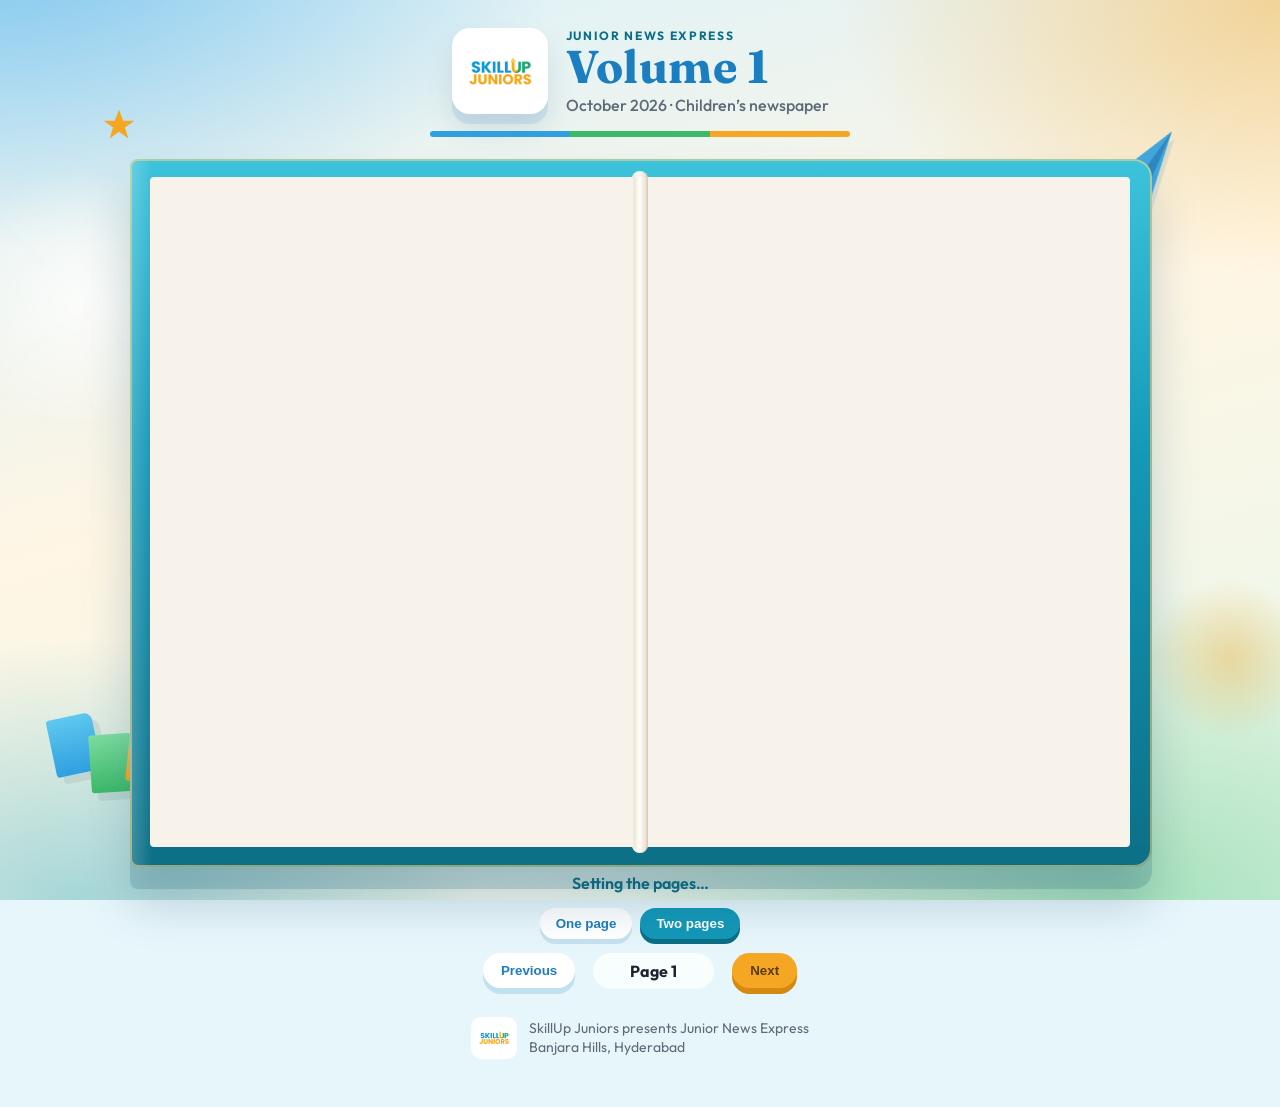
==== index.html @ 7c847d0c "Publish Junior News Express as a branded virtual book. Co-authored-by: Cursor <cursoragent@cursor.co" ====
<!DOCTYPE html>
<html lang="en">
<head>
  <meta charset="utf-8">
  <meta name="viewport" content="width=device-width, initial-scale=1">
  <meta name="theme-color" content="#1aa6c4">
  <title>Junior News Express — SkillUp Juniors</title>
  <link rel="icon" href="./brand/mark.png">
  <link rel="preconnect" href="https://fonts.googleapis.com">
  <link rel="preconnect" href="https://fonts.gstatic.com" crossorigin>
  <link href="https://fonts.googleapis.com/css2?family=Fraunces:opsz,wght@9..144,560;9..144,700&family=Outfit:wght@400;500;600;700&display=swap" rel="stylesheet">
  <link rel="stylesheet" href="./style.css">
</head>
<body>
  <div class="sky" aria-hidden="true">
    <span class="wash w1"></span>
    <span class="wash w2"></span>
    <span class="wash w3"></span>
    <span class="wash w4"></span>
    <svg class="motif plane" viewBox="0 0 80 80">
      <path d="M6 38 L74 14 L34 70 L30 46 Z" fill="#2f9fe0"/>
      <path d="M30 46 L74 14 L42 50 Z" fill="#1b7ec0"/>
      <path d="M30 46 L22 66 L34 50 Z" fill="#f5a623"/>
    </svg>
    <svg class="motif star s1" viewBox="0 0 40 40"><polygon points="20,2 25,15 38,15 27,23 31,36 20,28 9,36 13,23 2,15 15,15" fill="#f5a623"/></svg>
    <svg class="motif star s2" viewBox="0 0 40 40"><polygon points="20,2 25,15 38,15 27,23 31,36 20,28 9,36 13,23 2,15 15,15" fill="#3cba6a"/></svg>
    <svg class="motif star s3" viewBox="0 0 40 40"><polygon points="20,2 25,15 38,15 27,23 31,36 20,28 9,36 13,23 2,15 15,15" fill="#2f9fe0"/></svg>
    <span class="booklet b1"></span>
    <span class="booklet b2"></span>
    <span class="booklet b3"></span>
  </div>

  <main class="desk">
    <header class="mast">
      <a class="brand" href="https://skillupjuniors.com/" target="_blank" rel="noopener">
        <img src="./brand/mark.png" alt="SkillUp Juniors">
      </a>
      <div class="titleblock">
        <p class="eyebrow">Junior News Express</p>
        <h1>Volume 1</h1>
        <p class="sub">October 2026 · Children’s newspaper</p>
      </div>
    </header>
    <div class="stripe" aria-hidden="true"><span></span><span></span><span></span></div>

    <div class="stage">
      <div class="book" id="book" data-mode="two">
        <div class="board"></div>
        <div class="edge left" id="edge-left" aria-hidden="true"></div>
        <div class="leaves" id="leaves"></div>
        <div class="spread" id="spread">
          <div class="half left" id="half-left"><canvas id="left-page"></canvas></div>
          <div class="cylinder" aria-hidden="true"></div>
          <div class="half right" id="half-right"><canvas id="right-page"></canvas></div>
          <div class="sheet" id="sheet">
            <div class="face front" id="sheet-front-face"><canvas id="sheet-front"></canvas></div>
            <div class="face back" id="sheet-back-face"><canvas id="sheet-back"></canvas></div>
          </div>
        </div>
        <div class="edge right" id="edge-right" aria-hidden="true"></div>
        <button class="hit prev" id="hit-prev" type="button" aria-label="Previous page"></button>
        <button class="hit next" id="hit-next" type="button" aria-label="Next page"></button>
      </div>
    </div>

    <p class="status" id="status" aria-live="polite">Opening the journal…</p>
    <div class="modes" role="group" aria-label="Reading layout">
      <button class="mode" id="mode-one" type="button" aria-pressed="false">One page</button>
      <button class="mode" id="mode-two" type="button" aria-pressed="true">Two pages</button>
    </div>
    <div class="controls">
      <button class="nav" id="prev" type="button">Previous</button>
      <p class="count" id="count">Page 1</p>
      <button class="nav next" id="next" type="button">Next</button>
    </div>

    <footer class="colophon">
      <img src="./brand/mark.png" alt="">
      <p>SkillUp Juniors presents Junior News Express<br>Banjara Hills, Hyderabad</p>
    </footer>
  </main>
  <script src="./vendor/pdf.min.js"></script>
  <script src="./book.js"></script>
</body>
</html>
---- style.css ----
:root {
  --blue: #2f9fe0;
  --blue-deep: #1b7ec0;
  --green: #3cba6a;
  --gold: #f5a623;
  --teal: #1498b8;
  --teal-deep: #0c6f86;
  --paper: #f7f3ea;
  --ink: #1c2430;
  --muted: #5c6b78;
}
* { box-sizing: border-box; }
body {
  margin: 0;
  min-height: 100vh;
  color: var(--ink);
  font-family: Outfit, sans-serif;
  background: #e7f6fb;
}
.sky {
  position: fixed;
  inset: 0;
  z-index: 0;
  overflow: hidden;
  pointer-events: none;
  background:
    radial-gradient(920px 520px at 0% -8%, rgba(47, 159, 224, .55), transparent 62%),
    radial-gradient(760px 480px at 100% 0%, rgba(245, 166, 35, .42), transparent 58%),
    radial-gradient(820px 520px at 88% 100%, rgba(60, 186, 106, .38), transparent 60%),
    radial-gradient(640px 420px at 6% 100%, rgba(20, 152, 184, .34), transparent 62%),
    linear-gradient(165deg, #d9f1fb 0%, #fff6e4 46%, #e5f8ee 100%);
}
.wash {
  position: absolute;
  border-radius: 50%;
  filter: blur(2px);
}
.w1 { width: 280px; height: 280px; left: -60px; top: 18%; background: radial-gradient(circle, rgba(255,255,255,.75), transparent 68%); }
.w2 { width: 220px; height: 220px; right: 8%; top: 22%; background: radial-gradient(circle, rgba(255,255,255,.55), transparent 70%); }
.w3 { width: 340px; height: 180px; left: 28%; bottom: -40px; background: radial-gradient(circle, rgba(255,255,255,.45), transparent 70%); }
.w4 { width: 160px; height: 160px; right: -30px; bottom: 18%; background: radial-gradient(circle, rgba(245,166,35,.35), transparent 70%); }
.motif { position: absolute; }
.plane { width: 92px; top: 14%; right: 7%; transform: rotate(-18deg); opacity: .9; filter: drop-shadow(0 8px 0 rgba(27, 126, 192, .15)); }
.star { width: 28px; }
.s1 { top: 12%; left: 8%; width: 34px; }
.s2 { top: 28%; left: 16%; width: 18px; opacity: .85; }
.s3 { bottom: 16%; right: 12%; width: 26px; }
.booklet {
  position: absolute;
  width: 46px;
  height: 58px;
  border-radius: 3px 8px 8px 3px;
  box-shadow: 6px 8px 0 rgba(20, 40, 60, .08);
}
.b1 { left: 4%; bottom: 14%; background: linear-gradient(180deg, #5ec8ef, var(--blue)); transform: rotate(-12deg); }
.b2 { left: 7%; bottom: 12%; background: linear-gradient(180deg, #7ddea0, var(--green)); transform: rotate(-4deg); }
.b3 { left: 10%; bottom: 13%; background: linear-gradient(180deg, #ffd27a, var(--gold)); transform: rotate(6deg); }

.desk {
  position: relative;
  z-index: 1;
  width: min(1240px, calc(100% - 32px));
  margin: 0 auto;
  padding: 28px 0 48px;
}
.mast {
  display: flex;
  align-items: center;
  justify-content: center;
  gap: 18px;
}
.brand {
  display: grid;
  place-items: center;
  background: #fff;
  border-radius: 18px;
  padding: 8px 12px 6px;
  box-shadow: 0 10px 0 rgba(27, 126, 192, .12), 0 16px 28px rgba(20, 70, 110, .12);
}
.brand img { display: block; height: 72px; width: auto; }
.titleblock { text-align: left; }
.eyebrow {
  margin: 0;
  letter-spacing: .14em;
  text-transform: uppercase;
  font-size: 12px;
  font-weight: 700;
  color: var(--teal-deep);
}
h1 {
  margin: 2px 0 0;
  font-family: Fraunces, serif;
  font-weight: 700;
  font-size: 46px;
  letter-spacing: .01em;
  line-height: .95;
  color: var(--blue-deep);
}
.sub { margin: 6px 0 0; color: var(--muted); font-weight: 500; }
.stripe {
  display: flex;
  width: min(420px, 100%);
  height: 6px;
  margin: 16px auto 0;
  border-radius: 999px;
  overflow: hidden;
}
.stripe span { flex: 1; }
.stripe span:nth-child(1) { background: var(--blue); }
.stripe span:nth-child(2) { background: var(--green); }
.stripe span:nth-child(3) { background: var(--gold); }

.stage { margin-top: 22px; padding: 18px 28px 10px; display: flex; justify-content: center; overflow: visible; }
.book {
  position: relative;
  width: min(980px, calc(100vw - 88px));
  aspect-ratio: 1368 / 936;
  perspective: 1400px;
}
.book[data-mode="one"] {
  width: min(460px, calc(100vw - 88px));
  aspect-ratio: 684 / 936;
}
.board {
  position: absolute;
  inset: -18px -22px -20px -20px;
  border-radius: 8px 18px 18px 8px;
  background:
    linear-gradient(90deg, rgba(255,255,255,.22), transparent 22px),
    linear-gradient(180deg, #3ec3dc, var(--teal) 42%, var(--teal-deep));
  box-shadow:
    0 22px 0 rgba(12, 90, 110, .18),
    0 36px 48px rgba(20, 70, 100, .22),
    inset 0 0 0 2px rgba(255, 214, 120, .55);
}
.leaves { position: absolute; width: 0; height: 0; overflow: hidden; }
.leaf {
  position: absolute;
  inset: 0;
  transform-origin: left center;
  transform-style: preserve-3d;
  transition: transform .9s cubic-bezier(.22, .7, .2, 1);
}
.leaf.turned { transform: rotateY(-180deg); }
.side {
  position: absolute;
  inset: 0;
  backface-visibility: hidden;
  overflow: hidden;
  background: var(--paper);
  border-radius: 0 6px 6px 0;
}
.front { box-shadow: 0 10px 24px rgba(40, 24, 12, .16); }
.front::after, .back::after {
  content: "";
  position: absolute;
  inset: 0;
  pointer-events: none;
}
.front::after {
  background: linear-gradient(90deg, rgba(36, 22, 12, .22), rgba(36, 22, 12, 0) 16%);
  opacity: 0;
}
.leaf.turning .front::after { opacity: 1; }
.back {
  transform: rotateY(180deg);
  background:
    linear-gradient(270deg, rgba(36, 22, 12, .16), transparent 18%),
    repeating-linear-gradient(transparent 0 27px, rgba(80, 60, 40, .05) 28px),
    #efe4d2;
}
.back::after { background: linear-gradient(90deg, rgba(36, 22, 12, .12), transparent 24%); }
.front canvas, .half canvas, .face canvas { display: block; width: 100%; height: 100%; }
.spread {
  position: absolute;
  inset: 0;
  display: grid;
  grid-template-columns: 1fr 1fr;
  transform-style: preserve-3d;
}
.half {
  position: relative;
  overflow: hidden;
  background: var(--paper);
  transform-style: preserve-3d;
}
.half.left { border-radius: 4px 0 0 4px; }
.half.right { border-radius: 0 4px 4px 0; }
.cylinder {
  position: absolute;
  z-index: 4;
  top: -6px;
  bottom: -6px;
  left: 50%;
  width: 16px;
  transform: translateX(-50%);
  border-radius: 999px;
  pointer-events: none;
  background: linear-gradient(90deg, #e6d9c4 0%, #fffdf8 42%, #ffffff 50%, #f7f0e4 64%, #e8dcc8 100%);
  box-shadow: inset -1px 0 2px rgba(80, 55, 30, .16), inset 1px 0 2px rgba(255,255,255,.95);
}
.half.blank, .face.blank { background: #efe4d2; }
.half.blank canvas, .face.blank canvas { visibility: hidden; }
.sheet {
  position: absolute;
  top: 0;
  bottom: 0;
  left: 50%;
  width: 50%;
  transform-origin: left center;
  transform-style: preserve-3d;
  z-index: 8;
  visibility: hidden;
  pointer-events: none;
  transition: transform .9s cubic-bezier(.22, .7, .2, 1);
}
.sheet.on { visibility: visible; }
.face {
  position: absolute;
  inset: 0;
  overflow: hidden;
  backface-visibility: hidden;
  background: var(--paper);
}
.face.front { border-radius: 0 4px 4px 0; }
.face.back { transform: rotateY(180deg); border-radius: 4px 0 0 4px; }
.book[data-mode="one"] .spread { grid-template-columns: 1fr; }
.book[data-mode="one"] .half.right,
.book[data-mode="one"] .cylinder { display: none; }
.book[data-mode="one"] .half.left {
  border-radius: 3px 8px 8px 3px;
  box-shadow: 8px 14px 20px rgba(40, 22, 10, .16);
}
.book[data-mode="one"] .sheet { left: 0; width: 100%; }
.book[data-mode="two"] .hit { width: 50%; }
.edge {
  position: absolute;
  top: 3px;
  bottom: 3px;
  width: 0;
  overflow: hidden;
  background: repeating-linear-gradient(90deg, #f7f1e6 0 3px, #e3d5c0 3px 4px);
  box-shadow: 0 8px 16px rgba(40, 24, 12, .12);
  transition: width .45s ease;
}
.edge.right { left: calc(100% - 1px); border-radius: 0 4px 4px 0; }
.edge.left { right: calc(100% - 1px); border-radius: 4px 0 0 4px; transform: scaleX(-1); }
.hit {
  position: absolute;
  top: 0;
  bottom: 0;
  width: 22%;
  border: 0;
  padding: 0;
  background: transparent;
  cursor: pointer;
  z-index: 30;
}
.hit.prev { left: 0; }
.hit.next { right: 0; cursor: e-resize; }
.hit:disabled { cursor: default; }
.status, .count { text-align: center; }
.status { min-height: 1.4em; margin: 16px 0 0; color: var(--teal-deep); font-weight: 600; }
.modes { display: flex; justify-content: center; gap: 8px; margin-top: 12px; }
.mode, .nav {
  border: 0;
  font-weight: 700;
  cursor: pointer;
  border-radius: 999px;
}
.mode {
  background: #fff;
  color: var(--blue-deep);
  padding: 8px 16px;
  box-shadow: 0 5px 0 rgba(27, 126, 192, .16);
}
.mode[aria-pressed="true"] { background: var(--teal); color: #fff; box-shadow: 0 5px 0 var(--teal-deep); }
.controls { display: flex; justify-content: center; align-items: center; gap: 18px; margin-top: 14px; }
.nav {
  background: #fff;
  color: var(--blue-deep);
  padding: 10px 18px;
  box-shadow: 0 6px 0 rgba(27, 126, 192, .18);
}
.nav.next { background: var(--gold); color: #5a3b04; box-shadow: 0 6px 0 #d48912; }
.nav:disabled, .mode:disabled { opacity: .45; cursor: default; box-shadow: none; }
.count {
  margin: 0;
  min-width: 11ch;
  font-weight: 700;
  color: var(--ink);
  background: rgba(255,255,255,.72);
  border-radius: 999px;
  padding: 8px 12px;
}
.colophon {
  display: flex;
  align-items: center;
  justify-content: center;
  gap: 12px;
  margin-top: 28px;
  color: var(--muted);
  font-size: 14px;
  text-align: left;
}
.colophon img {
  height: 42px;
  width: auto;
  background: #fff;
  border-radius: 10px;
  padding: 4px 6px;
}
.colophon p { margin: 0; line-height: 1.35; }
@media (max-width: 720px) {
  .mast { flex-direction: column; text-align: center; }
  .titleblock { text-align: center; }
  h1 { font-size: 36px; }
  .brand img { height: 58px; }
  .plane, .booklet, .star { display: none; }
  .stage { padding: 12px 8px 8px; }
}
@media (prefers-reduced-motion: reduce) {
  .leaf, .edge, .sheet { transition: none; }
}
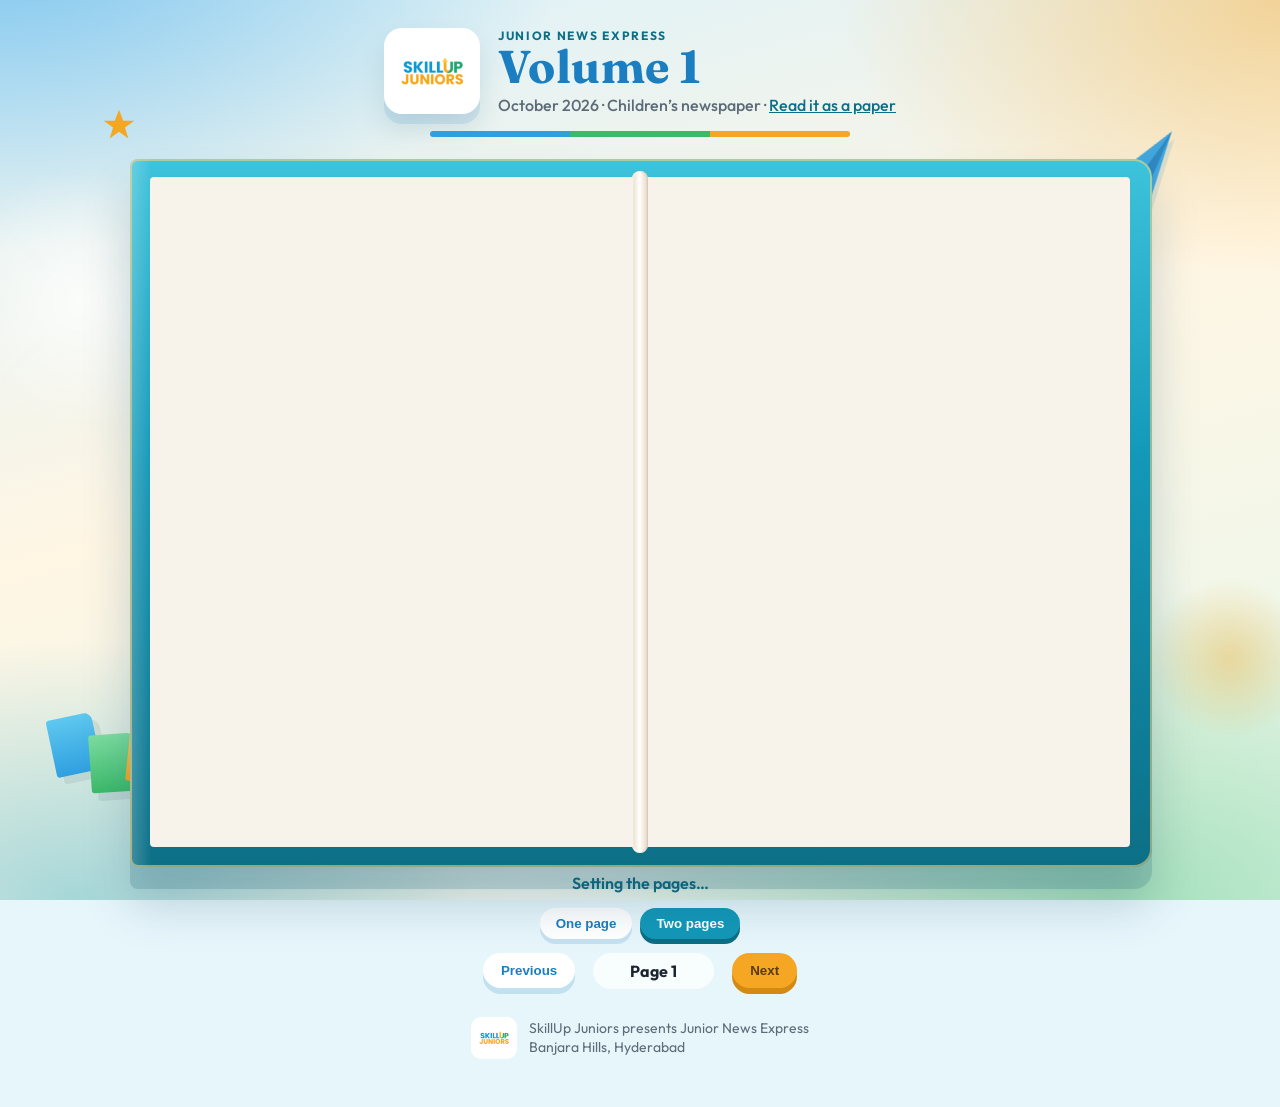
==== commit fb39953d: "Publish the typeset paper with playable puzzles. Readers can fill the puzzles, steer the maze, and r" ====
--- a/index.html
+++ b/index.html
@@ -9,7 +9,7 @@
   <link rel="preconnect" href="https://fonts.googleapis.com">
   <link rel="preconnect" href="https://fonts.gstatic.com" crossorigin>
   <link href="https://fonts.googleapis.com/css2?family=Fraunces:opsz,wght@9..144,560;9..144,700&family=Outfit:wght@400;500;600;700&display=swap" rel="stylesheet">
-  <link rel="stylesheet" href="./style.css">
+  <link rel="stylesheet" href="./style.css?v=2">
 </head>
 <body>
   <div class="sky" aria-hidden="true">
@@ -38,7 +38,7 @@
       <div class="titleblock">
         <p class="eyebrow">Junior News Express</p>
         <h1>Volume 1</h1>
-        <p class="sub">October 2026 · Children’s newspaper</p>
+        <p class="sub">October 2026 · Children’s newspaper · <a href="./paper.html">Read it as a paper</a></p>
       </div>
     </header>
     <div class="stripe" aria-hidden="true"><span></span><span></span><span></span></div>
@@ -80,6 +80,6 @@
     </footer>
   </main>
   <script src="./vendor/pdf.min.js"></script>
-  <script src="./book.js"></script>
+  <script src="./book.js?v=2"></script>
 </body>
 </html>
--- a/style.css
+++ b/style.css
@@ -97,6 +97,7 @@
   color: var(--blue-deep);
 }
 .sub { margin: 6px 0 0; color: var(--muted); font-weight: 500; }
+.sub a { color: var(--teal-deep); }
 .stripe {
   display: flex;
   width: min(420px, 100%);
@@ -241,7 +242,6 @@
   overflow: hidden;
   background: repeating-linear-gradient(90deg, #f7f1e6 0 3px, #e3d5c0 3px 4px);
   box-shadow: 0 8px 16px rgba(40, 24, 12, .12);
-  transition: width .45s ease;
 }
 .edge.right { left: calc(100% - 1px); border-radius: 0 4px 4px 0; }
 .edge.left { right: calc(100% - 1px); border-radius: 4px 0 0 4px; transform: scaleX(-1); }
@@ -320,5 +320,5 @@
   .stage { padding: 12px 8px 8px; }
 }
 @media (prefers-reduced-motion: reduce) {
-  .leaf, .edge, .sheet { transition: none; }
-}
+  .leaf, .sheet { transition: none; }
+}
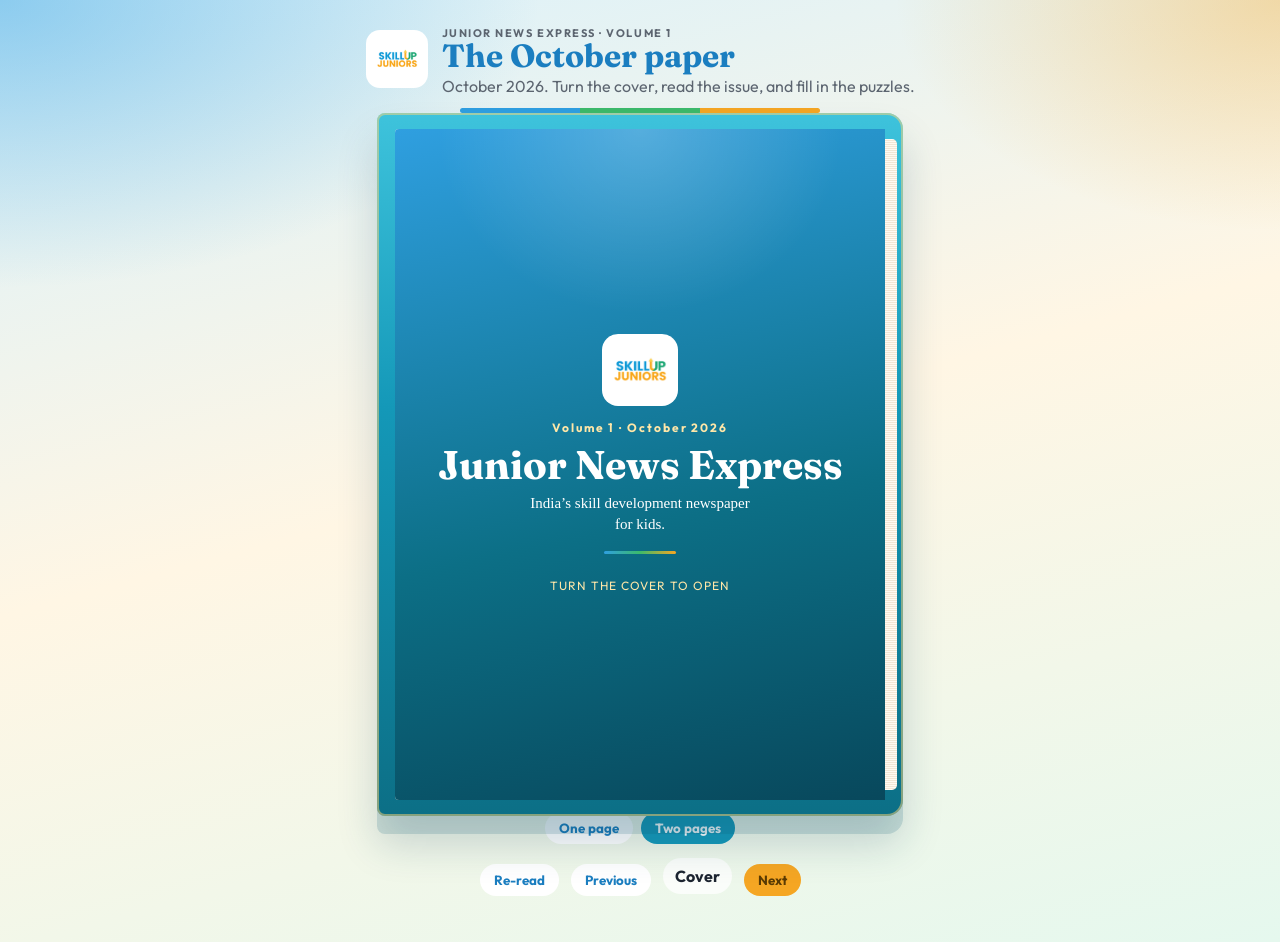
==== commit 2d2e178a: "Open the site on the typeset paper. The picture edition stays aside so the issue address shows the p" ====
--- a/index.html
+++ b/index.html
@@ -3,83 +3,1657 @@
 <head>
   <meta charset="utf-8">
   <meta name="viewport" content="width=device-width, initial-scale=1">
-  <meta name="theme-color" content="#1aa6c4">
-  <title>Junior News Express — SkillUp Juniors</title>
+  <title>Junior News Express — the paper</title>
   <link rel="icon" href="./brand/mark.png">
   <link rel="preconnect" href="https://fonts.googleapis.com">
   <link rel="preconnect" href="https://fonts.gstatic.com" crossorigin>
-  <link href="https://fonts.googleapis.com/css2?family=Fraunces:opsz,wght@9..144,560;9..144,700&family=Outfit:wght@400;500;600;700&display=swap" rel="stylesheet">
-  <link rel="stylesheet" href="./style.css?v=2">
+  <link href="https://fonts.googleapis.com/css2?family=Fraunces:ital,opsz,wght@0,9..144,620;0,9..144,700;1,9..144,620&family=Source+Serif+4:opsz,wght@8..60,460;8..60,650&family=Outfit:wght@420;560;700&display=swap" rel="stylesheet">
+  <style>
+    :root { --ink:#1c2430; --muted:#5c6570; --blue:#1b7ec0; --teal:#0c6f86; --gold:#f5a623; --line:#e4d3b8; --paper:#f7f3ea; }
+    * { box-sizing: border-box; }
+    body { margin:0; min-height:100vh; color:var(--ink); font-family:Outfit, sans-serif; -webkit-user-select:none; user-select:none; -webkit-tap-highlight-color:transparent;
+      background: radial-gradient(900px 480px at 0% 0%, rgba(47,159,224,.45), transparent 60%),
+        radial-gradient(700px 420px at 100% 0%, rgba(245,166,35,.35), transparent 55%),
+        linear-gradient(165deg, #d9f1fb, #fff6e4 48%, #e5f8ee); }
+    img { -webkit-user-drag:none; user-select:none; }
+    .desk { width:min(1180px, calc(100% - 24px)); margin:0 auto; padding:22px 0 40px; }
+    header.top { display:flex; align-items:center; justify-content:center; gap:14px; }
+    header.top img { height:58px; background:#fff; border-radius:14px; padding:6px 8px; }
+    header.top h1 { margin:0; font-family:Fraunces, serif; color:var(--blue); font-size:32px; line-height:1; }
+    header.top p { margin:4px 0 0; color:var(--muted); }
+    .stripe { display:flex; width:min(360px,100%); height:5px; margin:12px auto 0; border-radius:99px; overflow:hidden; }
+    .stripe span { flex:1; } .stripe span:nth-child(1){background:#2f9fe0} .stripe span:nth-child(2){background:#3cba6a} .stripe span:nth-child(3){background:var(--gold)}
+    .stage { margin-top:16px; display:flex; justify-content:center; }
+    .book { position:relative; width:min(980px, calc(100vw - 48px)); aspect-ratio:1368/936; perspective:1400px; }
+    .book[data-mode="one"], .book[data-closed] { width:min(490px, calc((100vw - 48px) / 2)); aspect-ratio:684/936; }
+    .board { position:absolute; inset:-16px -18px -16px; border-radius:8px 16px 16px 8px;
+      background:linear-gradient(180deg,#3ec3dc,#1498b8 42%,#0c6f86);
+      box-shadow:0 18px 0 rgba(12,90,110,.16), 0 28px 40px rgba(20,70,100,.2), inset 0 0 0 2px rgba(255,214,120,.5); }
+    .spread { position:absolute; inset:0; display:grid; grid-template-columns:1fr 1fr; }
+    .half { position:relative; overflow:hidden; background:var(--paper); }
+    .half.left { border-radius:4px 0 0 4px; } .half.right { border-radius:0 4px 4px 0; }
+    .cylinder { position:absolute; z-index:4; top:-6px; bottom:-6px; left:50%; width:16px; transform:translateX(-50%); border-radius:999px; pointer-events:none;
+      background:linear-gradient(90deg,#e6d9c4,#fff 50%,#e8dcc8); }
+    .page { height:100%; overflow:auto; padding:16px 18px 20px; font-family:"Source Serif 4", Georgia, serif; font-size:13.5px; line-height:1.38; }
+    .page.news { padding:18px 20px 22px; line-height:1.45; }
+    .page.news p { margin-bottom:9px; }
+    .page.news figure.shot img { max-height:128px; }
+    .page.bulletin .kicker { margin-top:12px; }
+    .page.bulletin figure.shot { margin-top:8px; }
+    .page.lesson { line-height:1.48; font-size:14.5px; }
+    .page.lesson p { margin-bottom:12px; }
+    .page.letters textarea { min-height:96px; margin:6px 0 14px; }
+    .page.activity textarea { min-height:78px; margin-top:6px; }
+    .page.activity p { margin-bottom:10px; }
+    .page.briefs .story { margin-bottom:12px; }
+    .page.briefs figure.shot img { max-height:112px; }
+    .page.stories .story { margin-bottom:12px; }
+    .page.history { line-height:1.42; }
+    .page.history figure.shot img.portrait { max-height:168px; }
+    .page.history p { margin-bottom:9px; }
+    .page.puzzle { padding:18px 20px 22px; }
+    .page.puzzle .q { margin-bottom:12px; padding-bottom:10px; }
+    .page.puzzle .gallery img { max-height:78px; }
+    .page.solo { text-align:center; }
+    .page.solo .folio, .page.solo .kicker, .page.solo h2, .page.solo > p { text-align:left; }
+    .clue { margin:0 0 9px; font-family:Outfit, sans-serif; font-size:12.5px; }
+    .clue input { margin-top:2px; }
+    .cipher { font-family:Outfit, sans-serif; letter-spacing:.06em; font-weight:700; background:#fff; border-radius:8px; padding:8px 10px; margin:8px 0 6px; }
+    .cipher + input { margin-bottom:12px; }
+    .choices { display:flex; flex-wrap:wrap; gap:8px 16px; justify-content:center; margin:8px 0 4px; }
+    .choices .opt { font-size:16px; padding:6px 12px; border-radius:8px; }
+    label.opt:hover, label.org:hover { background:#fff6df; border-radius:6px; }
+    input[type="text"]:focus, textarea:focus, select:focus { outline:2px solid var(--gold); background:#fff8e4; box-shadow:0 0 0 4px rgba(245,166,35,.28); }
+    .page.board-cover { padding:0; overflow:hidden; background:transparent; }
+    .cloth { height:100%; display:flex; flex-direction:column; justify-content:center; align-items:center; text-align:center; color:#fff; padding:28px 26px;
+      background: radial-gradient(90% 60% at 50% 0%, rgba(255,255,255,.2), transparent 46%), linear-gradient(168deg, #2f9fe0, #0c6f86 58%, #08485c); }
+    .cloth img { height:72px; width:auto; background:#fff; border-radius:16px; padding:6px 8px; }
+    .cloth .mark { margin:14px 0 0; font-family:Outfit, sans-serif; font-weight:700; letter-spacing:.16em; font-size:12px; color:#ffe7a8; }
+    .cloth h2 { color:#fff; font-size:40px; line-height:1.02; margin:8px 0; }
+    .cloth .deck { margin:0; max-width:16em; font-size:15px; }
+    .cloth .rule { width:72px; height:3px; margin:16px 0; border-radius:99px; background:linear-gradient(90deg,#2f9fe0,#3cba6a,#f5a623); }
+    .cloth .hint { margin:8px 0 0; font-family:Outfit, sans-serif; font-size:12px; letter-spacing:.08em; text-transform:uppercase; color:#ffe7a8; }
+    .end-word { font-family:Fraunces, serif; font-size:64px; line-height:.9; margin:0; }
+    .end-bits { margin:0; font-family:Outfit, sans-serif; letter-spacing:.12em; text-transform:uppercase; font-size:12px; color:#ffe7a8; }
+    .page h2 { font-family:Fraunces, serif; font-size:26px; line-height:1.05; margin:4px 0 8px; color:#16324a; }
+    .page.board-cover h2 { color:#fff; font-size:40px; line-height:1.02; margin:8px 0; }
+    .page.board-cover .end-word { color:#fff; font-size:64px; }
+    .page.board-cover .deck { color:#fff; }
+    .page.board-cover .mark, .page.board-cover .hint, .page.board-cover .end-bits { color:#ffe7a8; }
+    .kicker { font-family:Outfit, sans-serif; font-size:11px; letter-spacing:.14em; text-transform:uppercase; font-weight:700; color:var(--teal); margin:0; }
+    .folio { display:flex; justify-content:space-between; font-family:Outfit, sans-serif; font-size:10px; letter-spacing:.08em; text-transform:uppercase; color:#8a7560; border-bottom:1px solid var(--line); padding-bottom:6px; margin-bottom:8px; }
+    .cols { column-count:2; column-gap:14px; } .cols p, .cols li { break-inside:avoid; }
+    p { margin:0 0 8px; }
+    .fact { break-inside:avoid; background:#fff; border-left:4px solid var(--gold); padding:8px 10px; margin:8px 0; font-family:Outfit, sans-serif; font-size:12.5px; }
+    .cover { height:100%; display:flex; flex-direction:column; justify-content:space-between; background:linear-gradient(165deg,#e8f6ff,#fff 42%,#fff4d8); padding:22px; }
+    .cover h2 { font-size:42px; margin:8px 0; }
+    .cover .mark { font-family:Outfit, sans-serif; font-weight:700; color:var(--blue); letter-spacing:.12em; }
+    ul { margin:0 0 8px; padding-left:16px; }
+    label.opt { display:flex; gap:6px; align-items:flex-start; margin:3px 0; font-family:Outfit, sans-serif; font-size:12.5px; }
+    label.org { display:grid; grid-template-columns:1fr minmax(108px, 36%); gap:8px; align-items:center; margin:0; padding:5px 0; border-bottom:1px solid var(--line); font-family:Outfit, sans-serif; font-size:12.5px; }
+    input[type="text"], input:not([type]), textarea, select {
+      font-family:Fraunces, Georgia, serif; font-weight:620; font-size:17px; color:#16324a; -webkit-user-select:text; user-select:text;
+      background:#fffdf8; border:1.5px solid #e4d3b8; border-radius:8px; padding:5px 8px; width:100%;
+    }
+    textarea { min-height:72px; }
+    input::placeholder, textarea::placeholder { font-style:italic; font-weight:620; color:#b3a48e; }
+    .q { break-inside:avoid; margin:0 0 10px; padding-bottom:8px; border-bottom:1px dashed var(--line); }
+    .q b { font-family:Outfit, sans-serif; font-size:13px; }
+    table.sudoku { border-collapse:collapse; margin:8px 0; }
+    table.sudoku td { width:28px; height:28px; border:1px solid #d9c7a8; text-align:center; font-family:Outfit, sans-serif; }
+    table.sudoku td:nth-child(3n) { border-right:2px solid #8d6b3a; }
+    table.sudoku tr:nth-child(2n) td { border-bottom:2px solid #8d6b3a; }
+    table.sudoku input { width:26px; height:26px; border:0; border-radius:0; padding:0; text-align:center; font-family:Outfit, sans-serif; font-weight:700; font-size:16px; background:transparent; }
+    table.sudoku .given { font-weight:700; }
+    .play { display:flex; align-items:center; justify-content:center; gap:16px; margin:14px 0 8px; }
+    .page.maze-page { position:relative; }
+    .maze { width:280px; height:392px; border-radius:16px; background:#fffaf2; touch-action:none; outline:none; display:block; overflow:visible; box-shadow:inset 0 0 0 3px #e4d3b8, 0 10px 0 rgba(12,111,134,.08); }
+    .maze:focus { box-shadow:inset 0 0 0 3px #e4d3b8, 0 0 0 4px rgba(245,166,35,.45); }
+    .maze.won { box-shadow:inset 0 0 0 3px #f5a623, 0 0 0 8px rgba(245,166,35,.55); }
+    .confetti { position:absolute; inset:0; overflow:hidden; pointer-events:none; z-index:4; }
+    .confetti i { position:absolute; left:0; top:0; border-radius:1px; will-change:transform; box-shadow:0 1px 0 rgba(90,59,4,.16); }
+    .xword { display:grid; grid-template-columns:repeat(10, 26px); gap:1px; width:max-content; margin:8px auto; padding:3px; background:#0c6f86; border-radius:8px; }
+    .xword .blk { width:26px; height:26px; background:#0c6f86; }
+    .xword label { position:relative; display:block; width:26px; height:26px; background:#fffdf8; }
+    .xword label.on { background:#ffe7a8; }
+    .xword label.here { box-shadow:inset 0 0 0 2px var(--gold); }
+    .xword b { position:absolute; left:2px; top:1px; z-index:1; font:700 7px Outfit, sans-serif; line-height:1; color:#0c6f86; pointer-events:none; }
+    .xword input { position:absolute; inset:0; width:100%; height:100%; margin:0; padding:6px 0 0; border:0; border-radius:0; background:transparent; text-align:center; font-family:Fraunces, Georgia, serif; font-size:13px; font-weight:700; text-transform:uppercase; color:#16324a; }
+    .clues { display:grid; grid-template-columns:1fr 1fr; gap:3px 8px; margin:8px 0 4px; text-align:left; }
+    .clues button { font-family:Outfit, sans-serif; font-size:11px; line-height:1.25; text-align:left; background:transparent; color:var(--ink); border:0; border-radius:6px; padding:3px 4px; cursor:pointer; }
+    .clues button.on, .clues button:hover { background:#fff6df; }
+    .crypto-line { display:flex; flex-wrap:wrap; justify-content:center; align-items:flex-end; gap:16px 18px; margin:16px 0 8px; }
+    .word { display:inline-flex; gap:4px; }
+    .code { width:20px; display:flex; flex-direction:column; align-items:center; gap:3px; }
+    .code b { font-family:Outfit, sans-serif; font-size:13px; font-weight:700; line-height:1; color:#16324a; }
+    .code i { font-family:Fraunces, Georgia, serif; font-style:normal; font-weight:700; font-size:15px; color:#0c6f86; min-height:18px; line-height:1; width:18px; text-align:center; border-bottom:1.5px solid #e4d3b8; }
+    .key { display:grid; grid-template-columns:repeat(9, 36px); gap:10px 8px; justify-content:center; margin:12px auto 14px; width:max-content; }
+    .key label { width:36px; display:flex; flex-direction:column; align-items:center; gap:4px; font-family:Outfit, sans-serif; font-size:11px; font-weight:700; color:var(--teal); }
+    .key input { width:34px; height:34px; padding:0; text-align:center; text-transform:uppercase; font-size:18px; }
+    .pad { display:grid; grid-template-columns:repeat(3, 44px); grid-template-rows:repeat(3, 44px); gap:4px; }
+    .pad button { border:0; border-radius:10px; background:#fff; color:var(--teal); font-size:18px; cursor:pointer; box-shadow:0 0 0 1.5px #e4d3b8; }
+    .pad button:hover, .pad button:focus { background:#fff6df; outline:2px solid var(--gold); }
+    .pad [data-dir="up"] { grid-column:2; grid-row:1; }
+    .pad [data-dir="left"] { grid-column:1; grid-row:2; }
+    .pad [data-dir="right"] { grid-column:3; grid-row:2; }
+    .pad [data-dir="down"] { grid-column:2; grid-row:3; }
+    .check { font-family:Outfit, sans-serif; font-size:12px; font-weight:700; border:0; background:var(--teal); color:#fff; border-radius:99px; padding:6px 10px; cursor:pointer; }
+    .note { font-family:Outfit, sans-serif; font-size:12px; color:var(--teal); min-height:1.2em; }
+    figure.shot { margin:0 0 8px; }
+    figure.shot img { display:block; width:100%; max-height:148px; object-fit:contain; object-position:left center; border-radius:8px; }
+    figure.shot img.portrait { width:auto; max-height:180px; }
+    figure.shot figcaption { font-family:Outfit, sans-serif; font-size:11px; color:#8a7560; margin-top:3px; }
+    .gallery { display:flex; flex-wrap:wrap; gap:8px; align-items:flex-end; margin:0 0 8px; }
+    .gallery img { max-height:108px; width:auto; max-width:48%; object-fit:contain; }
+    .cover .hero { width:100%; max-height:200px; object-fit:cover; object-position:center; border-radius:8px; margin:8px 0; }
+    .organs-art { display:flex; flex-wrap:wrap; gap:6px; margin:4px 0 8px; }
+    .organs-art img { height:64px; width:auto; max-width:31%; object-fit:contain; }
+    .centerpiece { display:flex; justify-content:center; margin:4px 0 10px; }
+    .centerpiece img { max-height:220px; width:auto; max-width:100%; object-fit:contain; }
+    .story { margin:0 0 10px; padding-bottom:8px; border-bottom:1px solid var(--line); }
+    .story:last-child { border-bottom:0; padding-bottom:0; }
+    .page.puzzle table.sudoku { margin:8px auto; }
+    .page.puzzle table.sudoku td { width:40px; height:40px; font-size:18px; }
+    .page.puzzle table.sudoku input { width:38px; height:38px; font-size:18px; }
+    .page.puzzle table.sudoku { margin:22px auto 12px; }
+    img.qr { height:108px; width:auto; }
+    .sheet { position:absolute; top:0; bottom:0; left:50%; width:50%; transform-origin:left center; transform-style:preserve-3d; z-index:6; pointer-events:none; visibility:hidden; background:transparent; transition:transform .9s cubic-bezier(.22,.7,.2,1); }
+    .sheet.on { visibility:visible; }
+    .face { position:absolute; inset:0; overflow:hidden; background:var(--paper); -webkit-backface-visibility:hidden; backface-visibility:hidden; }
+    .face.front { border-radius:0 4px 4px 0; transform:translateZ(1px); }
+    .face.back { transform:rotateY(180deg) translateZ(1px); border-radius:4px 0 0 4px; }
+    .face .page { height:100%; overflow:hidden; }
+    .book[data-mode="one"] .half.right, .book[data-mode="one"] .cylinder,
+    .book[data-closed] .half.right, .book[data-closed] .cylinder { display:none; }
+    .book[data-mode="one"] .spread, .book[data-closed] .spread { grid-template-columns:1fr; }
+    .book[data-mode="one"] .sheet { left:0; width:100%; transform-origin:center center; }
+    .book[data-closed] .sheet { left:0; width:100%; }
+    .hit { display:none; }
+    .curl { position:absolute; top:0; bottom:0; width:12%; z-index:7; pointer-events:none; opacity:0; transition:opacity .15s; display:flex; align-items:center; }
+    .curl.prev { left:0; justify-content:flex-start; padding-left:10px; background:linear-gradient(90deg, rgba(245,166,35,.5), transparent); }
+    .curl.next { right:0; justify-content:flex-end; padding-right:10px; background:linear-gradient(270deg, rgba(245,166,35,.5), transparent); }
+    .curl span { font-family:Outfit, sans-serif; font-size:11px; font-weight:700; letter-spacing:.08em; text-transform:uppercase; color:#5a3b04; background:rgba(255,248,228,.92); border-radius:99px; padding:5px 8px; }
+    .book.arm-prev .curl.prev, .book.arm-next .curl.next { opacity:1; }
+    .book[data-closed="front"] .curl.next, .book[data-closed="end"] .curl.prev { width:100%; justify-content:center; padding:0; background:transparent; }
+    .book[data-closed="front"]::after, .book[data-closed="end"]::before { content:""; position:absolute; z-index:3; top:10px; bottom:10px; width:12px;
+      background:repeating-linear-gradient(#fffaf2, #fffaf2 1px, #e4d3b8 2px); }
+    .book[data-closed="front"]::after { right:-12px; border-radius:0 5px 5px 0; }
+    .book[data-closed="end"]::before { left:-12px; border-radius:5px 0 0 5px; }
+    .book.fold-end .half.left, .book.fold-end .half.right,
+    .book.fold-front .half.left, .book.fold-front .half.right,
+    .book.fold-open .half.left { background:transparent; }
+    .book.fold-end .cylinder, .book.fold-front .cylinder, .book.fold-open .cylinder { opacity:0; }
+    .book.fold-end .spread, .book.fold-end .board { animation:fold-away-right .9s cubic-bezier(.22,.7,.2,1) forwards; }
+    .book.fold-front .spread, .book.fold-front .board,
+    .book.fold-open .spread, .book.fold-open .board { animation:fold-away-left .9s cubic-bezier(.22,.7,.2,1) forwards; }
+    @keyframes fold-away-right {
+      0% { clip-path:inset(0 0 0 0); }
+      18%, 100% { clip-path:inset(0 50% 0 0); }
+    }
+    @keyframes fold-away-left {
+      0% { clip-path:inset(0 0 0 0); }
+      18%, 100% { clip-path:inset(0 0 0 50%); }
+    }
+    .bar { display:flex; justify-content:center; align-items:center; gap:12px; margin-top:14px; }
+    .bar button, .modes button { font-family:Outfit, sans-serif; font-weight:700; border:0; border-radius:99px; padding:8px 14px; cursor:pointer; background:#fff; color:var(--blue); }
+    .bar button.next { background:var(--gold); color:#5a3b04; }
+    .modes { display:flex; justify-content:center; gap:8px; margin-top:12px; }
+    .modes button[aria-pressed="true"] { background:#1498b8; color:#fff; }
+    .count { font-weight:700; background:rgba(255,255,255,.75); border-radius:99px; padding:8px 12px; }
+    a.back { color:var(--teal); font-weight:700; }
+    @media (max-width:720px) { .cols { column-count:1; } header.top { flex-direction:column; text-align:center; } }
+  </style>
 </head>
 <body>
-  <div class="sky" aria-hidden="true">
-    <span class="wash w1"></span>
-    <span class="wash w2"></span>
-    <span class="wash w3"></span>
-    <span class="wash w4"></span>
-    <svg class="motif plane" viewBox="0 0 80 80">
-      <path d="M6 38 L74 14 L34 70 L30 46 Z" fill="#2f9fe0"/>
-      <path d="M30 46 L74 14 L42 50 Z" fill="#1b7ec0"/>
-      <path d="M30 46 L22 66 L34 50 Z" fill="#f5a623"/>
-    </svg>
-    <svg class="motif star s1" viewBox="0 0 40 40"><polygon points="20,2 25,15 38,15 27,23 31,36 20,28 9,36 13,23 2,15 15,15" fill="#f5a623"/></svg>
-    <svg class="motif star s2" viewBox="0 0 40 40"><polygon points="20,2 25,15 38,15 27,23 31,36 20,28 9,36 13,23 2,15 15,15" fill="#3cba6a"/></svg>
-    <svg class="motif star s3" viewBox="0 0 40 40"><polygon points="20,2 25,15 38,15 27,23 31,36 20,28 9,36 13,23 2,15 15,15" fill="#2f9fe0"/></svg>
-    <span class="booklet b1"></span>
-    <span class="booklet b2"></span>
-    <span class="booklet b3"></span>
-  </div>
-
   <main class="desk">
-    <header class="mast">
-      <a class="brand" href="https://skillupjuniors.com/" target="_blank" rel="noopener">
-        <img src="./brand/mark.png" alt="SkillUp Juniors">
-      </a>
-      <div class="titleblock">
-        <p class="eyebrow">Junior News Express</p>
-        <h1>Volume 1</h1>
-        <p class="sub">October 2026 · Children’s newspaper · <a href="./paper.html">Read it as a paper</a></p>
+    <header class="top">
+      <img src="./brand/mark.png" alt="SkillUp Juniors">
+      <div>
+        <p class="kicker">Junior News Express · Volume 1</p>
+        <h1>The October paper</h1>
+        <p>October 2026. Turn the cover, read the issue, and fill in the puzzles.</p>
       </div>
     </header>
     <div class="stripe" aria-hidden="true"><span></span><span></span><span></span></div>
-
     <div class="stage">
-      <div class="book" id="book" data-mode="two">
+      <div class="book" id="book" data-mode="two" data-closed="front">
         <div class="board"></div>
-        <div class="edge left" id="edge-left" aria-hidden="true"></div>
-        <div class="leaves" id="leaves"></div>
-        <div class="spread" id="spread">
-          <div class="half left" id="half-left"><canvas id="left-page"></canvas></div>
+        <div class="spread">
+          <div class="half left" id="slot-left"></div>
           <div class="cylinder" aria-hidden="true"></div>
-          <div class="half right" id="half-right"><canvas id="right-page"></canvas></div>
-          <div class="sheet" id="sheet">
-            <div class="face front" id="sheet-front-face"><canvas id="sheet-front"></canvas></div>
-            <div class="face back" id="sheet-back-face"><canvas id="sheet-back"></canvas></div>
-          </div>
+          <div class="half right" id="slot-right"></div>
         </div>
-        <div class="edge right" id="edge-right" aria-hidden="true"></div>
+        <div class="sheet" id="sheet">
+          <div class="face front" id="sheet-front"></div>
+          <div class="face back" id="sheet-back"></div>
+        </div>
+        <div class="curl prev"><span>Turn</span></div>
+        <div class="curl next"><span>Open</span></div>
         <button class="hit prev" id="hit-prev" type="button" aria-label="Previous page"></button>
         <button class="hit next" id="hit-next" type="button" aria-label="Next page"></button>
       </div>
     </div>
-
-    <p class="status" id="status" aria-live="polite">Opening the journal…</p>
-    <div class="modes" role="group" aria-label="Reading layout">
-      <button class="mode" id="mode-one" type="button" aria-pressed="false">One page</button>
-      <button class="mode" id="mode-two" type="button" aria-pressed="true">Two pages</button>
+    <div class="modes">
+      <button type="button" id="mode-one" aria-pressed="false">One page</button>
+      <button type="button" id="mode-two" aria-pressed="true">Two pages</button>
     </div>
-    <div class="controls">
-      <button class="nav" id="prev" type="button">Previous</button>
-      <p class="count" id="count">Page 1</p>
-      <button class="nav next" id="next" type="button">Next</button>
+    <div class="bar">
+      <button type="button" id="reread" disabled>Re-read</button>
+      <button type="button" id="prev" disabled>Previous</button>
+      <p class="count" id="count">Cover</p>
+      <button class="next" type="button" id="next">Next</button>
     </div>
-
-    <footer class="colophon">
-      <img src="./brand/mark.png" alt="">
-      <p>SkillUp Juniors presents Junior News Express<br>Banjara Hills, Hyderabad</p>
-    </footer>
   </main>
-  <script src="./vendor/pdf.min.js"></script>
-  <script src="./book.js?v=2"></script>
+
+  <div id="boards" hidden>
+    <article class="page board-cover" id="front-cover">
+      <div class="cloth">
+        <img src="./brand/mark.png" alt="SkillUp Juniors">
+        <p class="mark">Volume 1 · October 2026</p>
+        <h2>Junior News Express</h2>
+        <p class="deck">India’s skill development newspaper for kids.</p>
+        <div class="rule"></div>
+        <p class="hint">Turn the cover to open</p>
+      </div>
+    </article>
+    <article class="page board-cover" id="end-cover">
+      <div class="cloth">
+        <p class="mark">Junior News Express</p>
+        <p class="end-word">The End</p>
+        <div class="rule"></div>
+        <p class="deck">That’s the October issue. News, puzzles, and a press that carried ideas.</p>
+        <p class="end-bits">News · Puzzles · History</p>
+      </div>
+    </article>
+  </div>
+
+  <div id="pages" hidden>
+    <article class="page cover" data-face="0">
+      <div>
+        <p class="mark">SKILLUP JUNIORS PRESENTS</p>
+        <p class="kicker">Volume 1 · October 2026</p>
+        <h2>Junior News Express</h2>
+        <p>India’s skill development newspaper for kids.</p>
+      </div>
+      <img class="hero" src="./pictures/p1/08-1129x1129.png" alt="A girl reads the paper beside a map of India, a tiger, the Taj Mahal, cricket, a train, and books.">
+      <div class="gallery">
+        <img src="./pictures/p1/03-2084x1769.png" alt="Three children ride a giant pencil.">
+        <img src="./pictures/p1/04-930x1565.png" alt="A girl in yellow overalls and an orange cap.">
+        <img src="./pictures/p1/02-377x377.png" alt="A boy sitting and reading a newspaper.">
+        <img src="./pictures/p1/05-347x730.png" alt="A cartoon student in a red tie, raising one hand.">
+      </div>
+      <p>Student Zone is on the facing page. Each puzzle has a page of its own.</p>
+    </article>
+
+    <article class="page bulletin" data-face="1">
+      <div class="folio"><span>Junior News Express</span><span>Student Zone</span></div>
+      <p class="kicker">Message to kids</p>
+      <h2>Stay curious.</h2>
+      <p>“Believe in yourself and stay curious. Ask questions, explore new ideas, learn from your mistakes, and never be afraid to try again. Every small step you take today helps you become a smarter, stronger and more confident person tomorrow.”</p>
+      <p class="kicker">Parent’s corner</p>
+      <h2>Praise the effort.</h2>
+      <p>Instead of saying “You’re so smart,” try “I’m proud of how hard you worked.” That helps a child keep a growth mindset and try again.</p>
+      <figure class="shot">
+        <img src="./pictures/p1/07-1171x659.png" alt="Our learning programs: Junior Skill Development, Junior News Express, Phonics, and Vedic Maths.">
+      </figure>
+      <figure class="shot">
+        <img src="./pictures/p1/09-1242x621.png" alt="Dasara Fest 2026, 12 to 16 October, ages 8 to 15, one hour a day. Public speaking, communication, speed calculation, junior newsroom, and financial literacy. Phone 9353387479.">
+      </figure>
+      <div class="fact">Call 9353387479 or visit skillupjuniors.com. Scan the code to join the WhatsApp community.</div>
+      <img class="qr" src="./pictures/p7/43-351x760.png" alt="SkillUp Juniors Community WhatsApp group. Scan the code to join.">
+    </article>
+
+    <article class="page news" data-face="2">
+      <div class="folio"><span>Junior News Express</span><span>News</span></div>
+      <p class="kicker">The world is asking</p>
+      <h2>Who should make the rules for AI?</h2>
+      <figure class="shot">
+        <img src="./pictures/p2/14-768x512.png" alt="Who should make the rules for AI? A child and a robot, the United Nations, medicine, farming, clean energy, and a city.">
+      </figure>
+      <div class="cols">
+        <p>Artificial intelligence is already part of ordinary life. It can help us learn, translate, find information, study science, and help doctors. Used carelessly, it can also cause harm.</p>
+        <p>In September 2026, leaders at the United Nations discussed how countries should make AI safer and fairer. The UN says AI should be safe, transparent, and accountable, with human dignity at the centre.</p>
+        <p>Many developing countries say a few powerful countries and companies should not write all the rules. They want a voice, and they want access to computers, skills, and knowledge so they are not left behind.</p>
+        <p>Think of a powerful new machine at school. You would still want rules: use it for learning, check its answers, do not bully, do not share private information, do not cheat, and ask an adult when something is unclear. AI needs safeguards of the same kind.</p>
+        <div class="fact">AI can help in health, education, farming, weather, and science. It can also spread fake pictures and stories, invade privacy, make unfair decisions, and be misused. That is why the rules matter.</div>
+      </div>
+    </article>
+
+    <article class="page puzzle" data-face="3">
+      <div class="folio"><span>Junior News Express</span><span>Puzzle · Organs</span></div>
+      <p class="kicker">Match the job</p>
+      <h2>Body organs</h2>
+      <p>These drawings are from the paper. Choose the organ that does each job. Your answers stay on this page.</p>
+      <div class="organs-art">
+        <img src="./pictures/p2/15-613x945.png" alt="A heart.">
+        <img src="./pictures/p2/16-1024x862.png" alt="A brain.">
+        <img src="./pictures/p2/17-800x822.png" alt="A bladder.">
+        <img src="./pictures/p2/18-1523x1451.png" alt="A stomach.">
+        <img src="./pictures/p2/19-811x536.png" alt="Kidneys.">
+        <img src="./pictures/p2/20-393x535.png" alt="Intestines.">
+      </div>
+      <div id="organs"></div>
+      <p class="note" id="organ-note"></p>
+      <button class="check" type="button" data-check="organs">Check organs</button>
+    </article>
+
+    <article class="page news" data-face="4">
+      <div class="folio"><span>Junior News Express</span><span>News</span></div>
+      <p class="kicker">How India plans to move clean electricity</p>
+      <h2>A green energy highway</h2>
+      <figure class="shot">
+        <img src="./pictures/p3/21-615x410.png" alt="Children, a map of India, solar panels, wind turbines, a dam, batteries, and power lines.">
+      </figure>
+      <div class="cols">
+        <p>A solar panel makes electricity when the sun is out. The electricity still has to travel to a school, a home, or a factory. That is the job of power lines.</p>
+        <p>A Green Energy Corridor is a network that carries electricity from solar power, wind power, and hydropower. Think of it as a highway for electricity.</p>
+        <p>The Union Cabinet has approved Green Energy Corridor Phase-III. It is planned to help India move up to 135 GW of renewable energy across states and Union Territories, and to be completed by 2032–33. One gigawatt is 1,000 megawatts. For a young reader, 135 GW simply means a huge amount of clean energy.</p>
+        <p>Solar panels rest at night. The project includes 50 GWh of battery storage, so extra electricity can be kept and used later, the way a water bottle holds a drink for later.</p>
+        <div class="fact">The project is costed at about ₹1.86 lakh crore. About ₹50,000 crore is planned for batteries. Clean power still has to reach homes, schools, hospitals, factories, and trains.</div>
+      </div>
+    </article>
+
+    <article class="page puzzle" data-face="5">
+      <div class="folio"><span>Junior News Express</span><span>Puzzle · Figures</span></div>
+      <p class="kicker">Look at the printed question</p>
+      <h2>Which figure comes next?</h2>
+      <div class="centerpiece">
+        <img src="./pictures/p3/22-881x447.png" alt="A figure series. Look at the shapes and choose a, b, c, or d.">
+      </div>
+      <p>The choices are drawn in the picture. Tick the letter you choose.</p>
+      <div class="choices">
+        <label class="opt"><input type="radio" name="figures" value="a"> a</label>
+        <label class="opt"><input type="radio" name="figures" value="b"> b</label>
+        <label class="opt"><input type="radio" name="figures" value="c"> c</label>
+        <label class="opt"><input type="radio" name="figures" value="d"> d</label>
+      </div>
+    </article>
+
+    <article class="page puzzle" data-face="6">
+      <div class="folio"><span>Junior News Express</span><span>Puzzle · Reasoning</span></div>
+      <p class="kicker">Logical challenge</p>
+      <h2>Think, then choose.</h2>
+      <div class="gallery">
+        <img src="./pictures/p4/28-1416x1586.png" alt="A cartoon brain with a thinking face.">
+        <img src="./pictures/p4/26-714x574.png" alt="A boy holding one slice of a pie chart.">
+      </div>
+      <div id="reasons"></div>
+      <p class="note" id="reason-note"></p>
+      <button class="check" type="button" data-check="reasons">Check reasoning</button>
+    </article>
+
+    <article class="page news" data-face="6">
+      <div class="folio"><span>Junior News Express</span><span>News</span></div>
+      <p class="kicker">India and New Zealand</p>
+      <h2>A new trade partnership</h2>
+      <figure class="shot">
+        <img src="./pictures/p4/27-768x512.png" alt="India and New Zealand: a cargo ship between the two countries, cloth, machines, food, and students shaking hands.">
+      </figure>
+      <div class="cols">
+        <p>India and New Zealand have signed a Free Trade Agreement set to come into force on 20 October 2026.</p>
+        <p>Imagine one country sending toys to another. A customs duty is an extra tax at the border. An FTA can reduce or remove some of those taxes.</p>
+        <p>Under this agreement, 100% of Indian exports are to receive zero-duty access to New Zealand. Sectors expected to benefit include textiles, leather, engineering, pharmaceuticals, agricultural products, and processed food. New Zealand has committed to facilitating US$20 billion of investment in India over 15 years. The two countries also aim to lift bilateral trade to around ₹35,000 crore over four to five years.</p>
+        <p>India has kept sensitive areas, including dairy and several farm products, protected. A trade deal is not “remove every tax on everything.”</p>
+      </div>
+      <div class="q">
+        <b>Think about it.</b>
+        <p>You make eco-friendly school bags in India and want children in New Zealand to use them. What would make selling there easier?</p>
+        <label class="opt"><input type="radio" name="fta" value="A"> A. Higher import taxes</label>
+        <label class="opt"><input type="radio" name="fta" value="B"> B. Lower or zero import duties</label>
+        <label class="opt"><input type="radio" name="fta" value="C"> C. Stopping international trade</label>
+        <label class="opt"><input type="radio" name="fta" value="D"> D. Making the bags more expensive</label>
+        <p>Why? <input type="text" name="fta-why" aria-label="Why that answer"></p>
+      </div>
+    </article>
+
+    <article class="page puzzle" data-face="8">
+      <div class="folio"><span>Junior News Express</span><span>Puzzle · Crossword</span></div>
+      <p class="kicker">Space words</p>
+      <h2>Crossword</h2>
+      <p>The words cross. A letter you know in one word fills the other. Tap a clue, then type.</p>
+      <div id="crossword"></div>
+      <p class="note" id="cross-note"></p>
+      <button class="check" type="button" data-check="crossword">Check crossword</button>
+    </article>
+
+    <article class="page puzzle solo" data-face="9">
+      <div class="folio"><span>Junior News Express</span><span>Puzzle · Sudoku</span></div>
+      <p class="kicker">Numbers 1 to 4</p>
+      <h2>Sudoku</h2>
+      <p>Each row, each column, and each 2×2 box uses 1, 2, 3, and 4 once.</p>
+      <div id="sudoku"></div>
+      <p class="note" id="sudoku-note"></p>
+      <button class="check" type="button" data-check="sudoku">Check sudoku</button>
+    </article>
+
+    <article class="page puzzle solo maze-page" data-face="10">
+      <div class="confetti" id="confetti"></div>
+      <div class="folio"><span>Junior News Express</span><span>Puzzle · Maze</span></div>
+      <p class="kicker">Find the way</p>
+      <h2>Steer the arrow</h2>
+      <p>A long ink maze. Hold an arrow key or a direction button. The arrow glides, leaves a dashed line, and it cannot cross a wall.</p>
+      <div class="play">
+        <svg class="maze" id="maze" tabindex="0" role="img" aria-label="Line maze. Hold an arrow key, swipe, or use the buttons to steer."></svg>
+        <div class="pad" id="maze-pad">
+          <button type="button" data-dir="up" aria-label="Up">▲</button>
+          <button type="button" data-dir="left" aria-label="Left">◀</button>
+          <button type="button" data-dir="right" aria-label="Right">▶</button>
+          <button type="button" data-dir="down" aria-label="Down">▼</button>
+        </div>
+      </div>
+      <p class="note" id="maze-note">The gold star is the way out.</p>
+    </article>
+
+    <article class="page news" data-face="8">
+      <div class="folio"><span>Junior News Express</span><span>News</span></div>
+      <p class="kicker">25 September 2026</p>
+      <h2>12 years of Make in India</h2>
+      <figure class="shot">
+        <img src="./pictures/p5/31-768x512.png" alt="Make in India: factories, electronics, a rocket, a train, farms, ships, and students.">
+      </figure>
+      <div class="cols">
+        <p>Make in India was launched in 2014 to encourage manufacturing, invention, investment, and new businesses. On 25 September 2026 it completed 12 years.</p>
+        <p>Making a school bag takes a design, materials, workers, machines, packing, and a shop. That process is manufacturing. The programme now covers 27 major sectors, from cars and electronics to medicines, railways, steel, and defence.</p>
+        <p>Electronics production grew from about ₹2 lakh crore in 2014–15 to around ₹13 lakh crore in 2025–26. Mobile-phone production grew from about ₹19,000 crore to around ₹6 lakh crore.</p>
+        <div class="fact">In the first four months of 2026–27, manufacturing activity grew by about 7%. If a factory made 100 units last year, it made about 107 in the same period this year.</div>
+        <p>The path the paper gives young makers is idea, design, test, make, improve.</p>
+      </div>
+    </article>
+
+    <article class="page letters" data-face="9">
+      <div class="folio"><span>Junior News Express</span><span>Your words</span></div>
+      <p class="kicker">Your words</p>
+      <h2>If I were the mayor…</h2>
+      <p>You are mayor for one day. Pick one problem: garbage, traffic near schools, too few trees, wasted water, animals that need care, older people, places that are hard for disabled people, or children without books.</p>
+      <textarea name="mayor" aria-label="If I were the mayor"></textarea>
+      <p class="kicker">If I could invent one product for India</p>
+      <textarea name="invent" placeholder="What problem does it solve? Who uses it? How is life better?"></textarea>
+    </article>
+
+    <article class="page news" data-face="10">
+      <div class="folio"><span>Junior News Express</span><span>World Tourism Day</span></div>
+      <p class="kicker">27 September · AI joins the journey</p>
+      <h2>India is full of places.</h2>
+      <figure class="shot">
+        <img src="./pictures/p6/37-768x512.png" alt="World Tourism Day: the Taj Mahal, a fort, mountains, a tiger, beaches, dancers, and children with a map.">
+      </figure>
+      <div class="cols">
+        <p>World Tourism Day celebrates travel and the people and cultures you meet. In 2026 the theme is digital technology and artificial intelligence in tourism. An AI helper might suggest a two-day trip for someone who loves animals, nature, and history. People still make the final choice, and private information stays private.</p>
+        <p>India holds the Himalayas, the beaches of Goa and Kerala, tiger reserves, the forts of Rajasthan, temples, festivals, and a different kitchen in every state.</p>
+        <div class="fact">In 2025, people made more than 4 billion tourist visits within India, and the country welcomed about 25 million foreign tourist visits. Chefs, drivers, guides, and artists earn a living from those journeys.</div>
+        <p>A smart traveller avoids plastic waste, uses a dustbin, leaves plants and animals alone, and does not damage a monument. Take memories. Leave the place clean.</p>
+      </div>
+    </article>
+
+    <article class="page lesson" data-face="11">
+      <div class="folio"><span>Junior News Express</span><span>Money smart</span></div>
+      <p class="kicker">Need or want?</p>
+      <h2>Do I really need this?</h2>
+      <figure class="shot">
+        <img src="./pictures/p6/38-1171x659.png" alt="Needs and wants. Needs: food, water, a home, clothes, medicine, school, sleep, and the bus. Wants: games, snacks, toys, gadgets, and movies.">
+      </figure>
+      <p>A need is something important for health, safety, learning, or everyday life: food, clean water, a safe home, basic clothes, medicine, school books. If your school shoes are broken, replacing them can be a need. Carrying a water bottle from home can meet a need without a new drink every day.</p>
+      <p>A want is something you would like, and can usually live without: a toy, a video game, fancy clothes, an extra snack. A strong school bag that still works makes a new character bag a want. Advertisements and friends can make a want feel urgent. Wait a day. Sometimes the feeling fades.</p>
+    </article>
+
+    <article class="page puzzle" data-face="15">
+      <div class="folio"><span>Junior News Express</span><span>Puzzle · Need or want</span></div>
+      <p class="kicker">Sort these</p>
+      <h2>Write need or want.</h2>
+      <p class="clue">Medicine when you are sick <input type="text" name="nw-1" data-answer="need"></p>
+      <p class="clue">A cooler bicycle when yours already works <input type="text" name="nw-2" data-answer="want"></p>
+      <p class="clue">Notebooks for school <input type="text" name="nw-3" data-answer="need"></p>
+      <p class="clue">A third packet of chocolates <input type="text" name="nw-4" data-answer="want"></p>
+      <p class="note" id="needs-note"></p>
+      <button class="check" type="button" data-check="needs">Check needs</button>
+    </article>
+
+    <article class="page news" data-face="12">
+      <div class="folio"><span>Junior News Express</span><span>News</span></div>
+      <p class="kicker">A safer India for everyone</p>
+      <h2>Why safety is shared</h2>
+      <figure class="shot">
+        <img src="./pictures/p7/44-768x512.png" alt="Schoolgirls on a bus, a lit pavement, a police officer, and a child walking with a parent.">
+      </figure>
+      <div class="cols">
+        <p>Imagine a city where every girl and woman can walk to school, travel, work, and play without fear. Women are almost half of India. Worry about safety can still decide where they go and which chances they take.</p>
+        <p>India has Women Help Desks, One Stop Centres, Fast Track Special Courts, Safe City projects, the Nirbhaya Fund, and the emergency number 112. A law on paper does not light a broken streetlight. Safety also needs light, reliable transport, quick help, and responsible behaviour.</p>
+        <div class="fact">Crime in India 2024, cited from the NCRB, recorded 4,41,534 cases of crimes against women. Women make up only about 10% of the police force. More women in public-facing jobs can make help easier to ask for.</div>
+        <p>Children can respect personal space, refuse to bully, speak up, ask a trusted adult, and treat girls and boys equally.</p>
+      </div>
+    </article>
+
+    <article class="page activity" data-face="13">
+      <div class="folio"><span>Junior News Express</span><span>English</span></div>
+      <p class="kicker">Vocabulary</p>
+      <h2>Say it without saying it.</h2>
+      <div class="gallery">
+        <img src="./pictures/p7/46-461x308.png" alt="A boy describes a bicycle without saying the word, and a girl tries to guess.">
+      </div>
+      <figure class="shot">
+        <img src="./pictures/p7/45-1171x659.png" alt="Ten stronger words from the paper: request, mention, assist, purchase, require, select, repair, begin, demonstrate, and consider, with a meaning and an example for each.">
+      </figure>
+      <p>Explain a word without using its name. Example: “bicycle” becomes “something you ride, with two tyres, moved by your legs.” Can a friend guess in 30 seconds?</p>
+      <p>My word <input type="text" name="say-word" aria-label="Secret word"></p>
+      <textarea name="say-clue" placeholder="Your clue, without the word"></textarea>
+    </article>
+
+    <article class="page puzzle" data-face="18">
+      <div class="folio"><span>Junior News Express</span><span>Puzzle · Cryptogram</span></div>
+      <p class="kicker">Each letter stands for another</p>
+      <h2>Cryptogram</h2>
+      <p>The dark letter is the code. The teal letter under it is yours. One code letter always means the same real letter. J = E.</p>
+      <div id="crypto-lines"></div>
+      <p class="kicker">The key</p>
+      <div class="key" id="crypto-key"></div>
+      <p class="note" id="crypto-note"></p>
+      <button class="check" type="button" data-check="crypto">Check the key</button>
+    </article>
+
+    <article class="page news" data-face="14">
+      <div class="folio"><span>Junior News Express</span><span>News</span></div>
+      <p class="kicker">Gender equality</p>
+      <h2>Equal chances</h2>
+      <figure class="shot">
+        <img src="./pictures/p8/51-768x512.png" alt="Girls and boys with the same chances: science, space, speaking at the United Nations, police work, cricket, school, and building.">
+      </figure>
+      <div class="cols">
+        <p>Gender equality means girls and boys get the same chance to learn, play, lead, and be respected. The UN Gender Snapshot 2026 says progress is real and still too slow. None of the gender-equality targets under Sustainable Development Goal 5 are on track for 2030.</p>
+        <p>In 2026, women held about 27% of seats in national parliaments, up from about 22% in 2015. That is still far from half.</p>
+        <p>Women and girls spend about 2.5 times as many hours as men and boys on unpaid cooking, cleaning, and care. Housework can belong to everyone in the house.</p>
+        <div class="fact">The same report says nearly 1 in 5 girls worldwide is married before 18. Protecting a child’s chance to learn and choose matters in every country.</div>
+        <p>A class leader for a day should not be reserved for boys or for girls. Interest can choose a future. Gender should not.</p>
+      </div>
+    </article>
+
+    <article class="page puzzle" data-face="20">
+      <div class="folio"><span>Junior News Express</span><span>Puzzle · Decisions</span></div>
+      <p class="kicker">What would you do?</p>
+      <h2>Tick one, then say why.</h2>
+      <div id="decisions"></div>
+      <textarea name="decision-why" placeholder="Pick any three situations and write why."></textarea>
+    </article>
+
+    <article class="page stories" data-face="16">
+      <div class="folio"><span>Junior News Express</span><span>Skill Zone</span></div>
+      <p class="kicker">Young achievers</p>
+      <h2>Two students, two big ideas</h2>
+      <div class="story">
+        <figure class="shot">
+          <img src="./pictures/p9/62-669x377.png" alt="Vishnupriya Pai speaking with students at Alva’s Central School.">
+        </figure>
+        <p><b>Vishnupriya Pai, 15.</b> A Class 10 student at Alva’s Central School in Moodbidri, Karnataka, visited 51 schools in 15 days, from 24 August to 11 September 2026. Her one-hour sessions on exam stress, time, and study skills reached about 4,500 students and were recognised by the Golden Book of World Records. She started learning psychology in Class 6.</p>
+      </div>
+      <div class="story">
+        <figure class="shot">
+          <img src="./pictures/p9/63-669x377.png" alt="Atharv Sood of Satya School, with a small flying machine on the table.">
+        </figure>
+        <p><b>Atharv Sood, 11.</b> A Class 6 student at Satya School, he joined Phase I of the All-India Asteroid Search Campaign 2026. He was credited with three preliminary asteroid detections with the International Astronomical Search Collaboration, on Team SPACE Scanners 1. A birthday telescope started it. The students compared sky images in Astrometrica, looking for objects that moved against the stars.</p>
+      </div>
+      <div class="fact">To publish a story, a prize, or a piece of art: skillupjuniors@gmail.com</div>
+    </article>
+
+    <article class="page briefs" data-face="22">
+      <div class="folio"><span>Junior News Express</span><span>News in brief</span></div>
+      <p class="kicker">Also this month</p>
+      <h2>From the launch pad to the sea</h2>
+      <div class="story">
+        <figure class="shot"><img src="./pictures/p9/57-542x305.png" alt="A rocket on the launch pad at Sriharikota."></figure>
+        <p><b>EOS-05.</b> On 4 September 2026, ISRO launched the Earth-observation satellite EOS-05 on GSLV-F17 from Sriharikota. It is India’s first imaging satellite in a geosynchronous orbit.</p>
+      </div>
+      <div class="story">
+        <figure class="shot"><img src="./pictures/p9/59-432x540.png" alt="India cricketers celebrating. The picture shows the India A final: 134 for 7 beat 88."></figure>
+        <p><b>Women’s Asia Cup.</b> On 13 September 2026 in Dubai, India beat Sri Lanka by 72 runs for a record eighth title. India made 183 for 5. Shafali Verma scored 68 and Smriti Mandhana 59. Sri Lanka were bowled out for 111.</p>
+      </div>
+      <div class="story">
+        <figure class="shot"><img src="./pictures/p9/58-615x410.png" alt="A globe in rising water, melting ice, and a coastal city."></figure>
+        <p><b>Rising seas.</b> The United Nations warned in September 2026 that warmer water and melting ice are lifting the sea. In 2024 the global sea level rose nearly 6 millimetres, the highest annual rise recorded. About 770 million people live on low coasts. Mumbai and Kolkata are among the cities watching the water.</p>
+      </div>
+    </article>
+
+    <article class="page briefs" data-face="23">
+      <div class="folio"><span>Junior News Express</span><span>News in brief</span></div>
+      <p class="kicker">Also this month</p>
+      <h2>Reading, and the hands that make</h2>
+      <div class="story">
+        <figure class="shot"><img src="./pictures/p9/60-461x308.png" alt="International Literacy Day, 8 September. Children reading a book that opens onto the world."></figure>
+        <p><b>Literacy Day.</b> 8 September marked 60 years of International Literacy Day. The 2026 theme was “Literacy for people, the planet and prosperity.” UNESCO says about 739 million youth and adults lacked basic literacy skills in 2024.</p>
+      </div>
+      <div class="story">
+        <figure class="shot"><img src="./pictures/p9/61-720x405.png" alt="PM Vishwakarma: artisans at work, including a potter, and a mark for three years and 30 lakh registrations."></figure>
+        <p><b>PM Vishwakarma.</b> Launched on 17 September 2023, the scheme for traditional artisans completed three years in 2026. About 30 lakh artisans have registered, about 24.5 lakh received basic training, and more than 18 lakh toolkits have gone out, across 18 trades from carpentry to toy making.</p>
+      </div>
+    </article>
+
+    <article class="page history" data-face="18">
+      <div class="folio"><span>Junior News Express</span><span>History</span></div>
+      <p class="kicker">2 October 1869 · Porbandar</p>
+      <h2>Gandhi’s journey</h2>
+      <figure class="shot">
+        <img class="portrait" src="./pictures/p10/66-643x1200.png" alt="Mahatma Gandhi standing with a walking stick.">
+      </figure>
+      <div class="cols">
+        <p>Mohandas Karamchand Gandhi became known as Mahatma Gandhi. His public life was a series of experiments with truth and non-violence.</p>
+        <p>In 1893 he went to South Africa as a lawyer. Thrown out of a first-class railway seat despite a valid ticket, he began to practise satyagraha: standing against injustice with truth, not violence. He returned to India in 1915.</p>
+        <p><b>Champaran, 1917.</b> He investigated indigo farmers in Bihar and supported them peacefully. <b>Kheda, 1918.</b> After crop failure, he supported farmers in Gujarat who asked for relief from land revenue.</p>
+        <p><b>Non-cooperation, 1920–22.</b> He asked Indians to withdraw cooperation from British institutions and foreign cloth, and to wear khadi. He stopped the movement in 1922 after violence at Chauri Chaura.</p>
+        <p><b>Salt March, 1930.</b> From 12 March he walked about 390 kilometres from Sabarmati to Dandi, and on 6 April broke the salt law. <b>Quit India, 1942.</b> His call was “Do or Die.”</p>
+      </div>
+    </article>
+
+    <article class="page history" data-face="19">
+      <div class="folio"><span>Junior News Express</span><span>History</span></div>
+      <p class="kicker">Ideas that travelled in print</p>
+      <h2>Gandhi the publisher</h2>
+      <figure class="shot">
+        <img src="./pictures/p10/67-615x410.png" alt="Gandhi’s big ideas: ahimsa, satyagraha, swadeshi, equality, simple living, and self-reliance.">
+      </figure>
+      <div class="cols">
+        <p>Gandhi knew a newspaper could carry an idea further than one speech. The Gandhi Heritage Portal records journals he owned, edited, or published.</p>
+        <p><b>Indian Opinion</b> began in South Africa in 1903 and discussed the problems of the Indian community there.</p>
+        <p><b>Young India</b> was his English weekly. His autobiography, <i>The Story of My Experiments with Truth</i>, began appearing in it in 1925.</p>
+        <p><b>Navajivan</b> was published in Gujarati and later in Hindi, on society, education, and self-reliance.</p>
+        <p><b>Harijan</b> began as a weekly on 11 February 1933. It argued against untouchability. Related papers included Harijan Bandhu and Harijan Sevak.</p>
+      </div>
+      <div class="fact">This paper is the October 2026 issue, set in type so you can read it and write in the puzzles. The picture edition is still the page-turn book.</div>
+    </article>
+  </div>
+
+  <script>
+    const pages = [...document.querySelectorAll("#pages .page")];
+    const left = document.getElementById("slot-left");
+    const right = document.getElementById("slot-right");
+    const sheetEl = document.getElementById("sheet");
+    const sheetFront = document.getElementById("sheet-front");
+    const sheetBack = document.getElementById("sheet-back");
+    const book = document.getElementById("book");
+    const countEl = document.getElementById("count");
+    const frontCover = document.getElementById("front-cover");
+    const endCover = document.getElementById("end-cover");
+    const sound = new Audio("./sounds/page-turn.mp3");
+    sound.preload = "auto";
+    let sheet = 0;
+    let busy = false;
+    let mode = "two";
+    let place = "front";
+    const total = pages.length;
+
+    const organs = [
+      ["Pumps blood around the body", "Heart"],
+      ["Helps us breathe", "Lungs"],
+      ["Control centre for speech, memory, and feelings", "Brain"],
+      ["Stores and releases urine", "Bladder"],
+      ["Digests food", "Stomach"],
+      ["Absorbs food and water", "Intestines"],
+      ["Cleans blood, makes bile, stores sugar", "Liver"],
+      ["Takes waste out of the blood and makes urine", "Kidneys"]
+    ];
+    const organNames = ["Heart", "Lungs", "Brain", "Bladder", "Stomach", "Intestines", "Liver", "Kidneys"];
+    document.getElementById("organs").innerHTML = organs.map((row, i) =>
+      `<label class="org">${row[0]}<select name="organ-${i}" data-answer="${row[1]}"><option value="">Choose</option>${organNames.map((n) => `<option>${n}</option>`).join("")}</select></label>`
+    ).join("");
+
+    const reasons = [
+      ["The letter series is b cab bc ab bca ______ bca. Which block continues the repeating pattern bcab?", ["bbca", "acba", "cabc", "cacc"], "bbca"],
+      ["Red is not the heaviest. Blue is heavier than Green. Green is heavier than Red. Which box is heaviest?", ["Red", "Blue", "Green", "Cannot be determined"], "Blue"],
+      ["A B C D E sit in a row. A is at the far left, E at the far right, B is next to A, D is next to E. Who is in the middle?", ["A", "B", "C", "D"], "C"],
+      ["Arjun likes drawing, not cricket or music. Diya loves reading. Meera does not like cricket. Which hobby must Kabir have?", ["Drawing", "Cricket", "Reading", "Music"], "Cricket"],
+      ["A mother is 24 years older than her daughter. In 6 years she will be twice as old as her daughter. How old is the daughter today?", ["6 years", "12 years", "18 years", "24 years"], "18 years"],
+      ["Red arrives before Yellow. Blue arrives after Yellow. Yellow is not first. What is the order?", ["Yellow, Red, Blue", "Red, Yellow, Blue", "Blue, Yellow, Red", "Red, Blue, Yellow"], "Red, Yellow, Blue"]
+    ];
+    document.getElementById("reasons").innerHTML = reasons.map((q, i) =>
+      `<div class="q"><b>${i + 1}.</b> ${q[0]}${q[1].map((opt) => `<label class="opt"><input type="radio" name="reason-${i}" value="${opt}"> ${opt}</label>`).join("")}</div>`
+    ).join("");
+
+    const decisions = [
+      ["Your friend forgot their lunch.", ["Give them some of yours", "Ignore them", "Make fun of them"]],
+      ["You have ₹200. You want a toy, and your school notebook is finished.", ["Buy the toy", "Buy the notebook", "Spend it all on snacks"]],
+      ["Friends want you to copy someone’s homework.", ["Copy it", "Say no and do your own", "Tell them to copy yours"]],
+      ["You see a wallet on the playground.", ["Keep the money", "Give it to a teacher", "Leave it there"]],
+      ["You have a test tomorrow, and friends invite you to play.", ["Play all evening", "Study first, then play if there is time", "Skip studying"]],
+      ["Two friends are arguing and both want you on their side.", ["Pick one immediately", "Listen to both", "Start arguing too"]],
+      ["A stranger messages you online.", ["Reply immediately", "Share personal details", "Do not reply, and tell a trusted adult"]],
+      ["Your team loses because of a mistake you made.", ["Blame a teammate", "Hide the mistake", "Admit it and learn from it"]],
+      ["You promised to help, then your own important work appears.", ["Ignore your friend", "Explain honestly and find another time", "Lie about why you cannot help"]],
+      ["Everyone in class has something, so you want it too.", ["Buy it immediately", "Ask yourself if you really need it", "Ask friends to lend you money"]]
+    ];
+    document.getElementById("decisions").innerHTML = decisions.map((row, i) =>
+      `<div class="q"><b>${i + 1}.</b> ${row[0]}${row[1].map((opt) => `<label class="opt"><input type="radio" name="decide-${i}" value="${opt}"> ${opt}</label>`).join("")}</div>`
+    ).join("");
+
+    const puzzle = [
+      [1, 0, 3, 0],
+      [0, 4, 0, 2],
+      [2, 0, 0, 1],
+      [0, 1, 2, 0]
+    ];
+    const solved = [
+      [1, 2, 3, 4],
+      [3, 4, 1, 2],
+      [2, 3, 4, 1],
+      [4, 1, 2, 3]
+    ];
+    document.getElementById("sudoku").innerHTML = "<table class='sudoku'>" + puzzle.map((row, r) =>
+      "<tr>" + row.map((n, c) => n
+        ? `<td class="given">${n}</td>`
+        : `<td><input name="sudo-${r}-${c}" inputmode="numeric" maxlength="1" data-answer="${solved[r][c]}" aria-label="Row ${r + 1} column ${c + 1}"></td>`
+      ).join("") + "</tr>"
+    ).join("") + "</table>";
+
+    const crossWords = [
+      { n: 1, dir: "across", r: 2, c: 0, a: "PULSAR", clue: "a rapidly rotating neutron star" },
+      { n: 3, dir: "down", r: 6, c: 3, a: "COMET", clue: "an icy traveler with a tail" },
+      { n: 4, dir: "across", r: 7, c: 0, a: "ATMOSPHERE", clue: "the layer of gas around a planet" },
+      { n: 5, dir: "across", r: 1, c: 3, a: "ORBIT", clue: "a path around a celestial body" },
+      { n: 6, dir: "down", r: 0, c: 4, a: "GRAVITY", clue: "the force that pulls objects together" },
+      { n: 11, dir: "across", r: 4, c: 1, a: "ECLIPSE", clue: "when one body blocks another" }
+    ];
+    const crossHost = document.getElementById("crossword");
+    const crossGrid = Array.from({ length: 11 }, () => Array(10).fill(null));
+    const crossNums = {};
+    crossWords.forEach((word) => {
+      crossNums[word.r + "," + word.c] = word.n;
+      [...word.a].forEach((ch, i) => {
+        const r = word.r + (word.dir === "down" ? i : 0);
+        const c = word.c + (word.dir === "across" ? i : 0);
+        crossGrid[r][c] = ch;
+      });
+    });
+    const crossBoard = document.createElement("div");
+    crossBoard.className = "xword";
+    const crossInputs = Array.from({ length: 11 }, () => Array(10).fill(null));
+    for (let r = 0; r < 11; r++) {
+      for (let c = 0; c < 10; c++) {
+        if (!crossGrid[r][c]) { const blk = document.createElement("div"); blk.className = "blk"; crossBoard.appendChild(blk); continue; }
+        const lab = document.createElement("label");
+        if (crossNums[r + "," + c]) { const num = document.createElement("b"); num.textContent = crossNums[r + "," + c]; lab.appendChild(num); }
+        const input = document.createElement("input");
+        input.maxLength = 1;
+        input.autocomplete = "off";
+        input.spellcheck = false;
+        input.name = "cw-" + r + "-" + c;
+        input.dataset.answer = crossGrid[r][c];
+        input.setAttribute("aria-label", "Row " + (r + 1) + " column " + (c + 1));
+        lab.appendChild(input);
+        crossBoard.appendChild(lab);
+        crossInputs[r][c] = input;
+      }
+    }
+    const clueBar = document.createElement("div");
+    clueBar.className = "clues";
+    crossWords.forEach((word, i) => {
+      const btn = document.createElement("button");
+      btn.type = "button";
+      btn.textContent = word.n + " " + word.dir + " · " + word.clue;
+      btn.addEventListener("click", () => { crossActive = i; crossAt = { r: word.r, c: word.c }; paintCross(); crossInputs[word.r][word.c].focus(); });
+      clueBar.appendChild(btn);
+    });
+    crossHost.append(crossBoard, clueBar);
+    let crossActive = 0;
+    let crossAt = { r: 2, c: 0 };
+    function wordCells(word) {
+      return [...word.a].map((_, i) => ({ r: word.r + (word.dir === "down" ? i : 0), c: word.c + (word.dir === "across" ? i : 0) }));
+    }
+    function paintCross() {
+      crossBoard.querySelectorAll("label").forEach((lab) => lab.classList.remove("on", "here"));
+      clueBar.querySelectorAll("button").forEach((btn, i) => btn.classList.toggle("on", i === crossActive));
+      wordCells(crossWords[crossActive]).forEach(({ r, c }) => {
+        const lab = crossInputs[r][c].parentElement;
+        lab.classList.add("on");
+        if (crossAt.r === r && crossAt.c === c) lab.classList.add("here");
+      });
+    }
+    function wordIndexAt(r, c, prefer) {
+      const hits = crossWords.map((word, i) => ({ word, i })).filter(({ word }) => wordCells(word).some((p) => p.r === r && p.c === c));
+      return (hits.find((hit) => hit.word.dir === prefer) || hits[0]).i;
+    }
+    function stepCross(dr, dc) {
+      let r = crossAt.r;
+      let c = crossAt.c;
+      for (let n = 0; n < 12; n++) {
+        r += dr; c += dc;
+        if (r < 0 || c < 0 || r > 10 || c > 9) return;
+        if (!crossInputs[r][c]) continue;
+        crossAt = { r, c };
+        const inside = wordCells(crossWords[crossActive]).some((p) => p.r === r && p.c === c);
+        if (!inside) crossActive = wordIndexAt(r, c, dr ? "down" : "across");
+        paintCross();
+        crossInputs[r][c].focus();
+        return;
+      }
+    }
+    crossBoard.addEventListener("focusin", (event) => {
+      const input = event.target.closest("input");
+      if (!input) return;
+      const [r, c] = input.name.slice(3).split("-").map(Number);
+      crossAt = { r, c };
+      const inside = wordCells(crossWords[crossActive]).some((p) => p.r === r && p.c === c);
+      if (!inside) crossActive = wordIndexAt(r, c, "across");
+      paintCross();
+    });
+    crossBoard.addEventListener("keydown", (event) => {
+      const step = { ArrowUp: [-1, 0], ArrowDown: [1, 0], ArrowLeft: [0, -1], ArrowRight: [0, 1] }[event.key];
+      if (step) { event.preventDefault(); event.stopPropagation(); stepCross(step[0], step[1]); return; }
+      if (/^[a-zA-Z]$/.test(event.key)) {
+        event.preventDefault();
+        event.target.value = event.key.toUpperCase();
+        saveField(event.target);
+        const cells = wordCells(crossWords[crossActive]);
+        const i = cells.findIndex((p) => p.r === crossAt.r && p.c === crossAt.c);
+        if (i >= 0 && i < cells.length - 1) {
+          crossAt = cells[i + 1];
+          paintCross();
+          crossInputs[crossAt.r][crossAt.c].focus();
+        }
+        return;
+      }
+      if (event.key === "Backspace") {
+        event.preventDefault();
+        if (event.target.value) { event.target.value = ""; saveField(event.target); return; }
+        const cells = wordCells(crossWords[crossActive]);
+        const i = cells.findIndex((p) => p.r === crossAt.r && p.c === crossAt.c);
+        if (i > 0) {
+          crossAt = cells[i - 1];
+          crossInputs[crossAt.r][crossAt.c].value = "";
+          saveField(crossInputs[crossAt.r][crossAt.c]);
+          paintCross();
+          crossInputs[crossAt.r][crossAt.c].focus();
+        }
+      }
+    });
+    paintCross();
+
+    const cipherPlain = { A: "V", B: "M", C: "D", D: "A", E: "W", F: "I", G: "H", J: "E", K: "P", M: "S", N: "T", Q: "F", S: "G", U: "N", V: "R", W: "O", X: "Y", Y: "C" };
+    const cipherSolved = ["OF TIME AND ENERGY.", "THE COSMOS IS A CANVAS PAINTED WITH THE WONDERS."];
+    const cipherLines = ["WQ NFBJ DUC JUJVSX.", "NGJ YWMBWM FM D YDUADM KDFUNJC EFNG NGJ EWUCJVM"];
+    const cipherHost = document.getElementById("crypto-lines");
+    cipherLines.forEach((line) => {
+      const row = document.createElement("div");
+      row.className = "crypto-line";
+      line.split(" ").forEach((part) => {
+        const word = document.createElement("span");
+        word.className = "word";
+        [...part].forEach((ch) => {
+          const slot = document.createElement("span");
+          slot.className = "code";
+          if (/[A-Z]/.test(ch)) slot.innerHTML = "<b>" + ch + "</b><i data-code='" + ch + "'></i>";
+          else slot.innerHTML = "<b>" + ch + "</b><i></i>";
+          word.appendChild(slot);
+        });
+        row.appendChild(word);
+      });
+      cipherHost.appendChild(row);
+    });
+    const keyHost = document.getElementById("crypto-key");
+    Object.keys(cipherPlain).forEach((ch) => {
+      const lab = document.createElement("label");
+      lab.append(ch);
+      const input = document.createElement("input");
+      input.type = "text";
+      input.maxLength = 1;
+      input.autocomplete = "off";
+      input.spellcheck = false;
+      input.name = "crypto-" + ch;
+      input.dataset.answer = cipherPlain[ch];
+      input.setAttribute("aria-label", "Code letter " + ch);
+      if (ch === "J") { input.value = "E"; input.readOnly = true; }
+      lab.appendChild(input);
+      keyHost.appendChild(lab);
+    });
+    function paintCrypto() {
+      document.querySelectorAll("[data-code]").forEach((node) => {
+        const input = document.querySelector("input[name='crypto-" + node.dataset.code + "']");
+        node.textContent = input && input.value ? input.value.toUpperCase() : "";
+      });
+    }
+
+    const COLS = 15, ROWS = 21, CELL = 16, RADIUS = 6;
+    function mazeRand(seed) {
+      let a = seed;
+      return () => {
+        a |= 0; a = a + 0x6D2B79F5 | 0;
+        let t = Math.imul(a ^ a >>> 15, 1 | a);
+        t = t + Math.imul(t ^ t >>> 7, 61 | t) ^ t;
+        return ((t ^ t >>> 14) >>> 0) / 4294967296;
+      };
+    }
+    const rand = mazeRand(48271);
+    const hWall = Array.from({ length: ROWS + 1 }, () => Array(COLS).fill(true));
+    const vWall = Array.from({ length: ROWS }, () => Array(COLS + 1).fill(true));
+    const seen = Array.from({ length: ROWS }, () => Array(COLS).fill(false));
+    (function carve(r, c) {
+      seen[r][c] = true;
+      const dirs = [[-1, 0], [1, 0], [0, -1], [0, 1]];
+      for (let i = dirs.length - 1; i > 0; i--) { const j = Math.floor(rand() * (i + 1)); [dirs[i], dirs[j]] = [dirs[j], dirs[i]]; }
+      dirs.forEach(([dr, dc]) => {
+        const nr = r + dr, nc = c + dc;
+        if (nr < 0 || nc < 0 || nr >= ROWS || nc >= COLS || seen[nr][nc]) return;
+        if (dr === -1) hWall[r][c] = false;
+        if (dr === 1) hWall[r + 1][c] = false;
+        if (dc === -1) vWall[r][c] = false;
+        if (dc === 1) vWall[r][nc] = false;
+        carve(nr, nc);
+      });
+    })(0, 0);
+    const maze = document.getElementById("maze");
+    const mazeNote = document.getElementById("maze-note");
+    const svgNS = "http://www.w3.org/2000/svg";
+    maze.setAttribute("viewBox", "0 0 " + (COLS * CELL) + " " + (ROWS * CELL));
+    function svg(name, attrs) {
+      const node = document.createElementNS(svgNS, name);
+      Object.entries(attrs).forEach(([k, v]) => node.setAttribute(k, v));
+      return node;
+    }
+    const defs = svg("defs", {});
+    const glow = svg("filter", { id: "star-glow", x: "-80%", y: "-80%", width: "260%", height: "260%" });
+    glow.appendChild(svg("feGaussianBlur", { stdDeviation: "3.4", result: "blur" }));
+    const merge = svg("feMerge", {});
+    merge.appendChild(svg("feMergeNode", { in: "blur" }));
+    merge.appendChild(svg("feMergeNode", { in: "SourceGraphic" }));
+    glow.appendChild(merge);
+    defs.appendChild(glow);
+    maze.appendChild(defs);
+    maze.appendChild(svg("rect", { x: "1", y: "1", width: COLS * CELL - 2, height: ROWS * CELL - 2, fill: "#fff6e4", stroke: "#e7d3a8", "stroke-width": "2" }));
+    hWall.forEach((row, r) => row.forEach((closed, c) => {
+      if (closed) maze.appendChild(svg("line", { x1: c * CELL, y1: r * CELL, x2: (c + 1) * CELL, y2: r * CELL, stroke: "#5c3a1e", "stroke-width": "2.7", "stroke-linecap": "round" }));
+    }));
+    vWall.forEach((row, r) => row.forEach((closed, c) => {
+      if (closed) maze.appendChild(svg("line", { x1: c * CELL, y1: r * CELL, x2: c * CELL, y2: (r + 1) * CELL, stroke: "#5c3a1e", "stroke-width": "2.7", "stroke-linecap": "round" }));
+    }));
+    const goal = { x: (COLS - 0.5) * CELL, y: (ROWS - 0.5) * CELL };
+    function starPoints(cx, cy, outer, inner) {
+      return Array.from({ length: 10 }, (_, i) => {
+        const rad = i % 2 ? inner : outer;
+        const ang = -Math.PI / 2 + i * Math.PI / 5;
+        return (cx + Math.cos(ang) * rad).toFixed(1) + "," + (cy + Math.sin(ang) * rad).toFixed(1);
+      }).join(" ");
+    }
+    const halo = svg("circle", { class: "halo", cx: goal.x, cy: goal.y, r: "13", fill: "#ffe7a8", opacity: "0" });
+    const star = svg("polygon", { class: "star", fill: "#f5a623", stroke: "#fffaf2", "stroke-width": "0.7", points: starPoints(goal.x, goal.y, 8, 3.2) });
+    maze.appendChild(halo);
+    maze.appendChild(star);
+    maze.appendChild(svg("circle", { cx: CELL / 2, cy: CELL / 2, r: "2.2", fill: "#1498b8" }));
+    const trail = svg("polyline", { fill: "none", stroke: "#1498b8", "stroke-width": "1.8", "stroke-dasharray": "2.2 1.7", "stroke-linecap": "round", "stroke-linejoin": "round", points: "" });
+    maze.appendChild(trail);
+    const arrow = svg("polygon", { fill: "#1b7ec0", stroke: "#08485c", "stroke-width": "0.6", points: "0,-4.2 3.1,3.2 -3.1,3.2" });
+    maze.appendChild(arrow);
+    const trailPts = [];
+    function markTrail() {
+      const last = trailPts[trailPts.length - 1];
+      if (last && Math.hypot(ax - last[0], ay - last[1]) < 2.2) return;
+      trailPts.push([ax, ay]);
+      trail.setAttribute("points", trailPts.map((p) => p[0].toFixed(1) + "," + p[1].toFixed(1)).join(" "));
+    }
+    let ax = CELL / 2, ay = CELL / 2, aim = 90, held = null, sticky = false, won = false, savedAt = 0, bumped = 0;
+    let audioCtx = null;
+    function ensureAudio() {
+      if (!audioCtx) audioCtx = new AudioContext();
+      if (audioCtx.state === "suspended") audioCtx.resume();
+      return audioCtx;
+    }
+    function noiseBurst(dur, fromFreq, toFreq, volume, q) {
+      try {
+        const ctx = ensureAudio();
+        const length = Math.max(1, Math.floor(ctx.sampleRate * dur));
+        const buffer = ctx.createBuffer(1, length, ctx.sampleRate);
+        const data = buffer.getChannelData(0);
+        for (let i = 0; i < length; i++) data[i] = Math.random() * 2 - 1;
+        const src = ctx.createBufferSource();
+        src.buffer = buffer;
+        const filter = ctx.createBiquadFilter();
+        filter.type = "bandpass";
+        filter.Q.value = q;
+        const now = ctx.currentTime;
+        filter.frequency.setValueAtTime(fromFreq, now);
+        filter.frequency.exponentialRampToValueAtTime(Math.max(70, toFreq), now + dur);
+        const gain = ctx.createGain();
+        gain.gain.setValueAtTime(0.0001, now);
+        gain.gain.exponentialRampToValueAtTime(volume, now + Math.min(0.045, dur * 0.3));
+        gain.gain.exponentialRampToValueAtTime(0.0001, now + dur);
+        src.connect(filter);
+        filter.connect(gain);
+        gain.connect(ctx.destination);
+        src.start();
+        src.stop(now + dur + 0.02);
+      } catch (e) {}
+    }
+    function whoosh() { noiseBurst(0.32, 280, 1680, 0.085, 0.55); }
+    function glideWhoosh() { noiseBurst(0.16, 620, 980, 0.028, 0.85); }
+    function bump() { noiseBurst(0.08, 220, 80, 0.05, 0.45); }
+    function fanfare() {
+      whoosh();
+      try {
+        const ctx = ensureAudio();
+        [523, 659, 784, 1046].forEach((freq, i) => {
+          const osc = ctx.createOscillator();
+          const gain = ctx.createGain();
+          const when = ctx.currentTime + i * 0.09;
+          osc.type = "triangle";
+          osc.frequency.value = freq;
+          gain.gain.setValueAtTime(0.0001, when);
+          gain.gain.exponentialRampToValueAtTime(0.05, when + 0.02);
+          gain.gain.exponentialRampToValueAtTime(0.0001, when + 0.22);
+          osc.connect(gain);
+          gain.connect(ctx.destination);
+          osc.start(when);
+          osc.stop(when + 0.24);
+        });
+      } catch (e) {}
+    }
+    let celebrated = false;
+    function celebrate() {
+      if (celebrated) return;
+      celebrated = true;
+      maze.classList.add("won");
+      halo.setAttribute("opacity", "0.95");
+      star.setAttribute("filter", "url(#star-glow)");
+      fanfare();
+      const box = document.getElementById("confetti");
+      box.replaceChildren();
+      const w = box.clientWidth || 450;
+      const h = box.clientHeight || 640;
+      const colors = ["#2f9fe0", "#3cba6a", "#f5a623", "#fff6e4", "#1498b8", "#ffe7a8", "#fff"];
+      const bits = [];
+      for (let i = 0; i < 58; i++) {
+        const bit = document.createElement("i");
+        const wide = 6 + Math.random() * 8;
+        const tall = 9 + Math.random() * 11;
+        bit.style.width = wide + "px";
+        bit.style.height = tall + "px";
+        bit.style.background = colors[i % colors.length];
+        if (Math.random() < 0.22) bit.style.borderRadius = "50%";
+        box.appendChild(bit);
+        const ang = -Math.PI / 2 + (Math.random() - 0.5) * 1.7;
+        const speed = 260 + Math.random() * 380;
+        bits.push({
+          el: bit,
+          x: w * (0.16 + Math.random() * 0.68),
+          y: h * (0.5 + Math.random() * 0.16),
+          vx: Math.cos(ang) * speed,
+          vy: Math.sin(ang) * speed,
+          rot: Math.random() * 360,
+          vr: (Math.random() - 0.5) * 640,
+          g: 460 + Math.random() * 220
+        });
+      }
+      let prev = 0;
+      function fall(now) {
+        const dt = Math.min(0.034, prev ? (now - prev) / 1000 : 0.016);
+        prev = now;
+        let alive = false;
+        bits.forEach((p) => {
+          p.vy += p.g * dt;
+          p.vx *= Math.exp(-0.6 * dt);
+          p.x += p.vx * dt;
+          p.y += p.vy * dt;
+          p.rot += p.vr * dt;
+          const fade = p.y > h - 24 ? Math.max(0, (h + 16 - p.y) / 48) : 1;
+          p.el.style.transform = "translate(" + p.x.toFixed(1) + "px," + p.y.toFixed(1) + "px) rotate(" + p.rot.toFixed(1) + "deg)";
+          p.el.style.opacity = String(fade);
+          if (p.y < h + 24) alive = true;
+        });
+        if (alive) requestAnimationFrame(fall);
+        else box.replaceChildren();
+      }
+      requestAnimationFrame(fall);
+    }
+    function blockH(r, fromX, toX) {
+      const dir = Math.sign(toX - fromX);
+      if (!dir) return fromX;
+      let x = fromX, guard = 0;
+      while (guard++ < 50) {
+        const c = Math.max(0, Math.min(COLS - 1, Math.floor(x / CELL)));
+        if (dir > 0) {
+          const wallAt = (c + 1) * CELL;
+          if (vWall[r][c + 1]) return Math.min(toX, wallAt - RADIUS);
+          if (toX <= wallAt) return toX;
+          x = wallAt + 0.01;
+        } else {
+          const wallAt = c * CELL;
+          if (vWall[r][c]) return Math.max(toX, wallAt + RADIUS);
+          if (toX >= wallAt) return toX;
+          x = wallAt - 0.01;
+        }
+      }
+      return toX;
+    }
+    function blockV(c, fromY, toY) {
+      const dir = Math.sign(toY - fromY);
+      if (!dir) return fromY;
+      let y = fromY, guard = 0;
+      while (guard++ < 50) {
+        const r = Math.max(0, Math.min(ROWS - 1, Math.floor(y / CELL)));
+        if (dir > 0) {
+          const wallAt = (r + 1) * CELL;
+          if (hWall[r + 1][c]) return Math.min(toY, wallAt - RADIUS);
+          if (toY <= wallAt) return toY;
+          y = wallAt + 0.01;
+        } else {
+          const wallAt = r * CELL;
+          if (hWall[r][c]) return Math.max(toY, wallAt + RADIUS);
+          if (toY >= wallAt) return toY;
+          y = wallAt - 0.01;
+        }
+      }
+      return toY;
+    }
+    let mazeLive = false;
+    function drawArrow() {
+      arrow.setAttribute("transform", "translate(" + ax.toFixed(2) + " " + ay.toFixed(2) + ") rotate(" + aim + ")");
+      const arrived = Math.hypot(ax - goal.x, ay - goal.y) < CELL * 0.42;
+      if (arrived && !won) {
+        won = true;
+        held = null;
+        maze.classList.add("won");
+        halo.setAttribute("opacity", "0.95");
+        star.setAttribute("filter", "url(#star-glow)");
+        maze.appendChild(halo);
+        maze.appendChild(star);
+        if (mazeLive) celebrate();
+      }
+      mazeNote.textContent = won ? "The star is glowing." : "The gold star is the way out.";
+    }
+    function saveGlide() { localStorage.setItem("jne:maze-route", ax.toFixed(1) + "," + ay.toFixed(1) + "," + aim); }
+    const savedGlide = localStorage.getItem("jne:maze-route");
+    if (savedGlide) {
+      const [sx, sy, sa] = savedGlide.split(",").map(Number);
+      const c = Math.floor(sx / CELL), r = Math.floor(sy / CELL);
+      const inside = r >= 0 && c >= 0 && r < ROWS && c < COLS
+        && !(hWall[r][c] && sy < r * CELL + RADIUS)
+        && !(hWall[r + 1][c] && sy > (r + 1) * CELL - RADIUS)
+        && !(vWall[r][c] && sx < c * CELL + RADIUS)
+        && !(vWall[r][c + 1] && sx > (c + 1) * CELL - RADIUS);
+      if (inside) { ax = sx; ay = sy; aim = sa; }
+    }
+    drawArrow();
+    mazeLive = true;
+    const glide = { up: [0, -1], down: [0, 1], left: [-1, 0], right: [1, 0] };
+    let lastTick = 0;
+    function glideFrame(now) {
+      const dt = Math.min(0.032, lastTick ? (now - lastTick) / 1000 : 0);
+      lastTick = now;
+      if (held && !won) {
+        const [dx, dy] = glide[held];
+        const speed = 118 * dt;
+        const r = Math.max(0, Math.min(ROWS - 1, Math.floor(ay / CELL)));
+        const c = Math.max(0, Math.min(COLS - 1, Math.floor(ax / CELL)));
+        const beforeX = ax, beforeY = ay;
+        if (dx) ax = blockH(r, ax, ax + dx * speed);
+        if (dy) ay = blockV(c, ay, ay + dy * speed);
+        const moved = Math.hypot(ax - beforeX, ay - beforeY);
+        if (speed > 1 && moved < 0.35 && now - bumped > 360) { bump(); bumped = now; }
+        else if (moved > 0.6 && now - bumped > 420) { glideWhoosh(); bumped = now; }
+        if (moved > 0.4) markTrail();
+        aim = dx === 1 ? 90 : dx === -1 ? -90 : dy === 1 ? 180 : 0;
+        drawArrow();
+        if (now - savedAt > 400) { saveGlide(); savedAt = now; }
+      }
+      requestAnimationFrame(glideFrame);
+    }
+    requestAnimationFrame(glideFrame);
+    function steer(dir, keep) {
+      if (won) return;
+      if (held !== dir) whoosh();
+      sticky = keep;
+      held = dir;
+      if (!keep) maze.focus();
+    }
+    const pad = document.getElementById("maze-pad");
+    pad.addEventListener("pointerdown", (event) => {
+      const btn = event.target.closest("[data-dir]");
+      if (!btn) return;
+      event.preventDefault();
+      steer(btn.dataset.dir, false);
+      btn.setPointerCapture(event.pointerId);
+    });
+    pad.addEventListener("pointerup", () => { if (!sticky) held = null; saveGlide(); });
+    pad.addEventListener("pointercancel", () => { if (!sticky) held = null; });
+    const arrowKeys = { ArrowUp: "up", ArrowDown: "down", ArrowLeft: "left", ArrowRight: "right" };
+    function mazeOnPage() {
+      return !!(maze.closest("#slot-left") || maze.closest("#slot-right"));
+    }
+    function onArrowKey(event, down) {
+      const dir = arrowKeys[event.key];
+      if (!dir) return;
+      if (event.target.closest && event.target.closest("input, textarea, select")) return;
+      if (!mazeOnPage()) return;
+      event.preventDefault();
+      if (down) steer(dir, false);
+      else if (dir === held && !sticky) { held = null; saveGlide(); }
+    }
+    document.addEventListener("keydown", (event) => onArrowKey(event, true));
+    document.addEventListener("keyup", (event) => onArrowKey(event, false));
+    let swipe = null;
+    maze.addEventListener("pointerdown", (event) => { maze.focus(); swipe = { x: event.clientX, y: event.clientY }; });
+    maze.addEventListener("pointerup", (event) => {
+      if (!swipe) return;
+      const dx = event.clientX - swipe.x, dy = event.clientY - swipe.y;
+      swipe = null;
+      if (Math.hypot(dx, dy) < 16) { sticky = false; held = null; saveGlide(); return; }
+      steer(Math.abs(dx) > Math.abs(dy) ? (dx > 0 ? "right" : "left") : (dy > 0 ? "down" : "up"), true);
+    });
+
+    function saveField(el) {
+      if (!el.name) return;
+      if (el.type === "radio") {
+        if (el.checked) localStorage.setItem("jne:" + el.name, el.value);
+      } else localStorage.setItem("jne:" + el.name, el.value);
+    }
+    document.addEventListener("input", (e) => {
+      const el = e.target;
+      if (el.closest && el.closest(".xword")) {
+        el.value = el.value.replace(/[^a-z]/gi, "").slice(-1).toUpperCase();
+        saveField(el);
+        return;
+      }
+      if (el.name && el.name.startsWith("crypto-") && el.name !== "crypto-J") {
+        el.value = el.value.replace(/[^a-z]/gi, "").slice(-1).toUpperCase();
+        saveField(el);
+        paintCrypto();
+        return;
+      }
+      saveField(el);
+    });
+    document.addEventListener("change", (e) => saveField(e.target));
+    document.querySelectorAll("input, textarea, select").forEach((el) => {
+      if (el.readOnly) return;
+      const saved = localStorage.getItem("jne:" + el.name);
+      if (saved == null) return;
+      if (el.type === "radio") el.checked = el.value === saved;
+      else el.value = saved;
+    });
+    paintCrypto();
+
+    function playTurn() {
+      try { sound.currentTime = 0; const p = sound.play(); if (p) p.catch(() => {}); } catch (e) {}
+    }
+    function cloneLeaf(page) {
+      const copy = page.cloneNode(true);
+      copy.querySelectorAll("[id]").forEach((el) => el.removeAttribute("id"));
+      const from = [...page.querySelectorAll("input, textarea, select")];
+      const to = [...copy.querySelectorAll("input, textarea, select")];
+      from.forEach((el, i) => {
+        const dest = to[i];
+        if (!dest) return;
+        if (el.type === "radio" || el.type === "checkbox") dest.checked = el.checked;
+        else dest.value = el.value;
+      });
+      return copy;
+    }
+    function putClone(slot, page) {
+      if (!page) { slot.replaceChildren(); return; }
+      const copy = cloneLeaf(page);
+      slot.replaceChildren(copy);
+      copy.scrollTop = page.scrollTop;
+    }
+    function hideSheet() {
+      sheetEl.classList.remove("on");
+      sheetEl.style.transition = "none";
+      sheetEl.style.transform = "";
+      sheetFront.replaceChildren();
+      sheetBack.replaceChildren();
+    }
+    function paintChrome() {
+      const onCover = place === "front";
+      const onEnd = place === "end";
+      document.getElementById("prev").disabled = onCover || busy;
+      document.getElementById("next").disabled = onEnd || busy;
+      document.getElementById("reread").disabled = onCover || busy;
+      document.querySelector(".curl.next span").textContent = onCover ? "Open" : "Turn";
+      document.querySelector(".curl.prev span").textContent = onEnd ? "Back" : "Turn";
+      if (onCover) countEl.textContent = "Cover";
+      else if (onEnd) countEl.textContent = "The End";
+      else if (mode === "two") {
+        const first = sheet * 2 + 1;
+        const second = Math.min(total, first + 1);
+        countEl.textContent = "Pages " + first + "–" + second + " of " + total;
+      } else countEl.textContent = "Page " + (sheet + 1) + " of " + total;
+    }
+    function paint() {
+      book.classList.remove("fold-end", "fold-front", "fold-open");
+      if (place === "front") {
+        book.dataset.closed = "front";
+        left.replaceChildren(frontCover);
+        right.replaceChildren();
+      } else if (place === "end") {
+        book.dataset.closed = "end";
+        left.replaceChildren(endCover);
+        right.replaceChildren();
+      } else {
+        book.removeAttribute("data-closed");
+        const a = mode === "two" ? sheet * 2 : sheet;
+        left.replaceChildren(pages[a]);
+        if (mode === "two" && pages[a + 1]) right.replaceChildren(pages[a + 1]);
+        else right.replaceChildren();
+      }
+      hideSheet();
+      busy = false;
+      paintChrome();
+    }
+    function flip(from, to, done) {
+      let settled = false;
+      const finish = () => {
+        if (settled) return;
+        settled = true;
+        sheetEl.removeEventListener("transitionend", onEnd);
+        done();
+      };
+      const onEnd = (event) => {
+        if (event.propertyName !== "transform") return;
+        finish();
+      };
+      sheetEl.classList.add("on");
+      sheetEl.style.transition = "none";
+      sheetEl.style.transform = from;
+      if (matchMedia("(prefers-reduced-motion: reduce)").matches) { finish(); return; }
+      void sheetEl.offsetWidth;
+      sheetEl.style.transition = "";
+      sheetEl.style.transform = to;
+      sheetEl.addEventListener("transitionend", onEnd);
+      setTimeout(finish, 1100);
+    }
+    function settleTwo(next) {
+      sheet = next;
+      const a = sheet * 2;
+      left.replaceChildren(pages[a]);
+      if (pages[a + 1]) right.replaceChildren(pages[a + 1]);
+      else right.replaceChildren();
+      hideSheet();
+      busy = false;
+      paintChrome();
+    }
+    function settleOne(next) {
+      sheet = next;
+      left.replaceChildren(pages[sheet]);
+      right.replaceChildren();
+      hideSheet();
+      busy = false;
+      paintChrome();
+    }
+    function turnTwo(dir) {
+      const next = sheet + dir;
+      const spreadCount = Math.ceil(total / 2);
+      if (next < 0 || next >= spreadCount) return;
+      const curL = pages[sheet * 2];
+      const curR = pages[sheet * 2 + 1];
+      const nextL = pages[next * 2];
+      const nextR = pages[next * 2 + 1];
+      busy = true;
+      paintChrome();
+      playTurn();
+      if (dir > 0) {
+        putClone(sheetFront, curR);
+        putClone(sheetBack, nextL);
+        left.replaceChildren(curL);
+        if (nextR) right.replaceChildren(nextR); else right.replaceChildren();
+        flip("rotateY(0deg)", "rotateY(-180deg)", () => settleTwo(next));
+      } else {
+        putClone(sheetFront, nextR);
+        putClone(sheetBack, curL);
+        left.replaceChildren(nextL);
+        if (curR) right.replaceChildren(curR); else right.replaceChildren();
+        flip("rotateY(-180deg)", "rotateY(0deg)", () => settleTwo(next));
+      }
+    }
+    function turnOne(dir) {
+      const next = sheet + dir;
+      if (next < 0 || next >= total) return;
+      busy = true;
+      paintChrome();
+      playTurn();
+      if (dir > 0) {
+        putClone(sheetFront, pages[sheet]);
+        putClone(sheetBack, pages[next]);
+        left.replaceChildren(pages[next]);
+        flip("rotateY(0deg)", "rotateY(-180deg)", () => settleOne(next));
+      } else {
+        putClone(sheetFront, pages[next]);
+        putClone(sheetBack, pages[sheet]);
+        left.replaceChildren(pages[next]);
+        flip("rotateY(-180deg)", "rotateY(0deg)", () => settleOne(next));
+      }
+    }
+    function restClosed(side) {
+      book.classList.remove("fold-end", "fold-front", "fold-open");
+      book.style.transition = "none";
+      book.style.transform = side === "end" ? "translateX(-50%)" : "translateX(50%)";
+      place = side === "end" ? "end" : "front";
+      paint();
+      requestAnimationFrame(() => {
+        book.style.transition = "transform .45s ease";
+        book.style.transform = "translateX(0)";
+      });
+    }
+    function openFromFront() {
+      busy = true;
+      paintChrome();
+      playTurn();
+      book.style.transition = "none";
+      book.style.transform = "";
+      book.style.transformOrigin = mode === "one" ? "center" : "right center";
+      book.removeAttribute("data-closed");
+      if (mode === "two") book.classList.add("fold-open");
+      if (mode === "one") {
+        putClone(sheetFront, frontCover);
+        putClone(sheetBack, pages[0]);
+        left.replaceChildren(pages[0]);
+        flip("rotateY(0deg)", "rotateY(-180deg)", () => { place = "open"; sheet = 0; paint(); });
+        return;
+      }
+      putClone(sheetFront, frontCover);
+      putClone(sheetBack, pages[0]);
+      left.replaceChildren();
+      right.replaceChildren(pages[1]);
+      flip("rotateY(0deg)", "rotateY(-180deg)", () => { place = "open"; sheet = 0; paint(); });
+    }
+    function openFromEnd() {
+      busy = true;
+      paintChrome();
+      playTurn();
+      book.style.transition = "none";
+      book.style.transform = "";
+      book.style.transformOrigin = mode === "one" ? "center" : "left center";
+      book.removeAttribute("data-closed");
+      if (mode === "one") {
+        const last = total - 1;
+        putClone(sheetFront, pages[last]);
+        putClone(sheetBack, endCover);
+        left.replaceChildren(pages[last]);
+        flip("rotateY(-180deg)", "rotateY(0deg)", () => { place = "open"; sheet = last; paint(); });
+        return;
+      }
+      const last = Math.ceil(total / 2) - 1;
+      const a = last * 2;
+      putClone(sheetFront, pages[a + 1]);
+      putClone(sheetBack, endCover);
+      left.replaceChildren(pages[a]);
+      right.replaceChildren(pages[a + 1]);
+      flip("rotateY(-180deg)", "rotateY(0deg)", () => { place = "open"; sheet = last; paint(); });
+    }
+    function closeToEnd() {
+      busy = true;
+      paintChrome();
+      playTurn();
+      if (mode === "one") {
+        putClone(sheetFront, pages[sheet]);
+        putClone(sheetBack, endCover);
+        left.replaceChildren(endCover);
+        flip("rotateY(0deg)", "rotateY(-180deg)", () => { place = "end"; paint(); });
+        return;
+      }
+      const a = sheet * 2;
+      putClone(sheetFront, pages[a + 1]);
+      putClone(sheetBack, endCover);
+      left.replaceChildren();
+      right.replaceChildren();
+      book.classList.add("fold-end");
+      flip("rotateY(0deg)", "rotateY(-180deg)", () => restClosed("end"));
+    }
+    function closeToFront() {
+      busy = true;
+      paintChrome();
+      playTurn();
+      if (mode === "one") {
+        putClone(sheetFront, frontCover);
+        putClone(sheetBack, pages[sheet]);
+        left.replaceChildren(frontCover);
+        flip("rotateY(-180deg)", "rotateY(0deg)", () => { place = "front"; paint(); });
+        return;
+      }
+      putClone(sheetFront, frontCover);
+      putClone(sheetBack, pages[0]);
+      left.replaceChildren();
+      right.replaceChildren();
+      book.classList.add("fold-front");
+      flip("rotateY(-180deg)", "rotateY(0deg)", () => restClosed("front"));
+    }
+    function turn(dir) {
+      if (busy) return;
+      if (place === "front") { if (dir > 0) openFromFront(); return; }
+      if (place === "end") { if (dir < 0) openFromEnd(); return; }
+      if (mode === "two") {
+        const spreadCount = Math.ceil(total / 2);
+        if (dir > 0 && sheet >= spreadCount - 1) { closeToEnd(); return; }
+        if (dir < 0 && sheet <= 0) { closeToFront(); return; }
+        turnTwo(dir);
+      } else {
+        if (dir > 0 && sheet >= total - 1) { closeToEnd(); return; }
+        if (dir < 0 && sheet <= 0) { closeToFront(); return; }
+        turnOne(dir);
+      }
+    }
+    function reread() {
+      if (busy || place === "front") return;
+      book.style.transition = "none";
+      book.style.transform = "";
+      place = "front";
+      sheet = 0;
+      playTurn();
+      paint();
+    }
+    document.getElementById("next").onclick = () => turn(1);
+    document.getElementById("prev").onclick = () => turn(-1);
+    document.getElementById("reread").onclick = reread;
+    document.getElementById("mode-one").onclick = () => {
+      if (mode === "one" || busy) return;
+      mode = "one";
+      book.dataset.mode = "one";
+      document.getElementById("mode-one").setAttribute("aria-pressed", "true");
+      document.getElementById("mode-two").setAttribute("aria-pressed", "false");
+      if (place === "open") sheet *= 2;
+      paint();
+    };
+    document.getElementById("mode-two").onclick = () => {
+      if (mode === "two" || busy) return;
+      mode = "two";
+      book.dataset.mode = "two";
+      document.getElementById("mode-two").setAttribute("aria-pressed", "true");
+      document.getElementById("mode-one").setAttribute("aria-pressed", "false");
+      if (place === "open") sheet = Math.floor(sheet / 2);
+      paint();
+    };
+    const controlSelector = "input, textarea, select, button, label, a, .play";
+    let pressedControl = false;
+    book.addEventListener("selectstart", (event) => {
+      if (!event.target.closest("input, textarea")) event.preventDefault();
+    });
+    book.addEventListener("pointerdown", (event) => {
+      pressedControl = !!event.target.closest(controlSelector);
+      if (pressedControl) book.classList.remove("arm-prev", "arm-next");
+    });
+    book.addEventListener("pointermove", (event) => {
+      if (busy || event.target.closest(controlSelector)) {
+        book.classList.remove("arm-prev", "arm-next");
+        return;
+      }
+      if (place === "front") { book.classList.add("arm-next"); book.classList.remove("arm-prev"); return; }
+      if (place === "end") { book.classList.add("arm-prev"); book.classList.remove("arm-next"); return; }
+      const rect = book.getBoundingClientRect();
+      const x = event.clientX - rect.left;
+      const edge = rect.width * (mode === "one" ? 0.2 : 0.12);
+      book.classList.toggle("arm-prev", x < edge);
+      book.classList.toggle("arm-next", x > rect.width - edge);
+    });
+    book.addEventListener("pointerleave", () => book.classList.remove("arm-prev", "arm-next"));
+    book.addEventListener("click", (event) => {
+      if (pressedControl || event.target.closest(controlSelector)) return;
+      if (place === "front") { turn(1); return; }
+      if (place === "end") { turn(-1); return; }
+      const rect = book.getBoundingClientRect();
+      const x = event.clientX - rect.left;
+      const edge = rect.width * (mode === "one" ? 0.2 : 0.12);
+      if (x < edge) turn(-1);
+      else if (x > rect.width - edge) turn(1);
+    });
+
+    function mark(el, ok) { el.style.outline = ok ? "2px solid #3cba6a" : "2px solid #e07a68"; }
+    document.body.addEventListener("click", (event) => {
+      const btn = event.target.closest("[data-check]");
+      if (!btn) return;
+      if (btn.dataset.check === "organs") {
+        let n = 0;
+        document.querySelectorAll("#organs select").forEach((sel) => { const ok = sel.value === sel.dataset.answer; mark(sel, ok); if (ok) n += 1; });
+        document.getElementById("organ-note").textContent = n + " of 8 organs match.";
+      }
+      if (btn.dataset.check === "reasons") {
+        let n = 0;
+        reasons.forEach((q, i) => {
+          const picked = document.querySelector(`input[name="reason-${i}"]:checked`);
+          const ok = picked && picked.value === q[2];
+          if (picked) mark(picked.parentElement, ok);
+          if (ok) n += 1;
+        });
+        document.getElementById("reason-note").textContent = n + " of 6 reasoning answers match.";
+      }
+      if (btn.dataset.check === "needs") {
+        let n = 0;
+        document.querySelectorAll("[data-answer]").forEach((el) => {
+          if (!el.name || !el.name.startsWith("nw-") && !el.name.startsWith("cw-") && !el.name.startsWith("sudo-")) return;
+        });
+        document.querySelectorAll("input[name^='nw-']").forEach((el) => {
+          const ok = el.value.trim().toLowerCase() === el.dataset.answer;
+          mark(el, ok); if (ok) n += 1;
+        });
+        document.getElementById("needs-note").textContent = n + " of 4 needs and wants match.";
+      }
+      if (btn.dataset.check === "crossword") {
+        let n = 0;
+        let total = 0;
+        document.querySelectorAll(".xword input").forEach((el) => {
+          total += 1;
+          const ok = el.value.trim().toUpperCase() === el.dataset.answer;
+          mark(el, ok); if (ok) n += 1;
+        });
+        document.getElementById("cross-note").textContent = n + " of " + total + " letters match.";
+      }
+      if (btn.dataset.check === "crypto") {
+        let n = 0;
+        Object.keys(cipherPlain).forEach((ch) => {
+          const el = document.querySelector("input[name='crypto-" + ch + "']");
+          const ok = el.value.trim().toUpperCase() === cipherPlain[ch];
+          mark(el, ok); if (ok) n += 1;
+        });
+        const done = n === Object.keys(cipherPlain).length;
+        document.getElementById("crypto-note").textContent = done
+          ? cipherSolved.join(" ")
+          : n + " of 18 key letters match.";
+      }
+      if (btn.dataset.check === "sudoku") {
+        let n = 0;
+        document.querySelectorAll("input[name^='sudo-']").forEach((el) => {
+          const ok = el.value.trim() === el.dataset.answer;
+          mark(el, ok); if (ok) n += 1;
+        });
+        document.getElementById("sudoku-note").textContent = n + " of 8 squares match.";
+      }
+    });
+
+    const fta = document.querySelector("input[name='fta'][value='B']");
+    document.querySelectorAll("input[name='fta']").forEach((el) => el.addEventListener("change", () => {
+      document.querySelectorAll("input[name='fta']").forEach((opt) => mark(opt.parentElement, opt === fta && fta.checked));
+    }));
+
+    paint();
+  </script>
 </body>
 </html>
